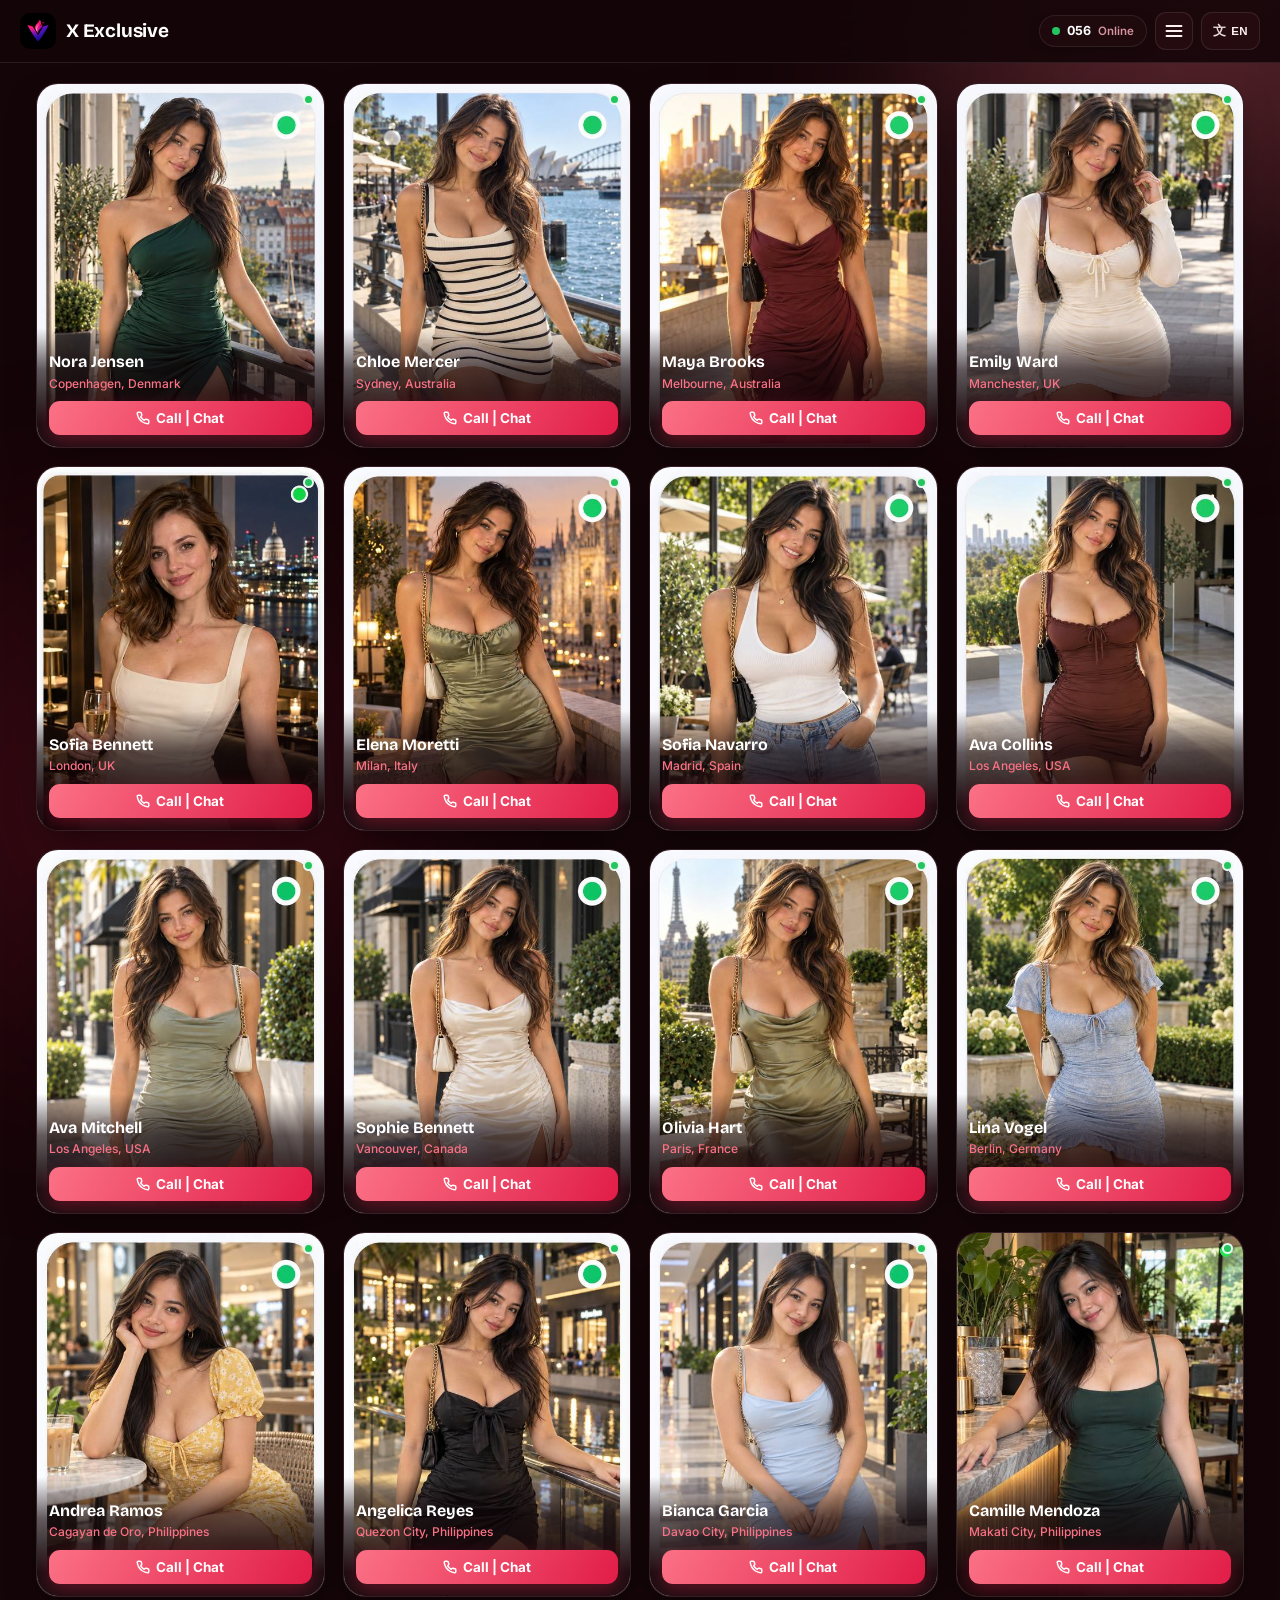
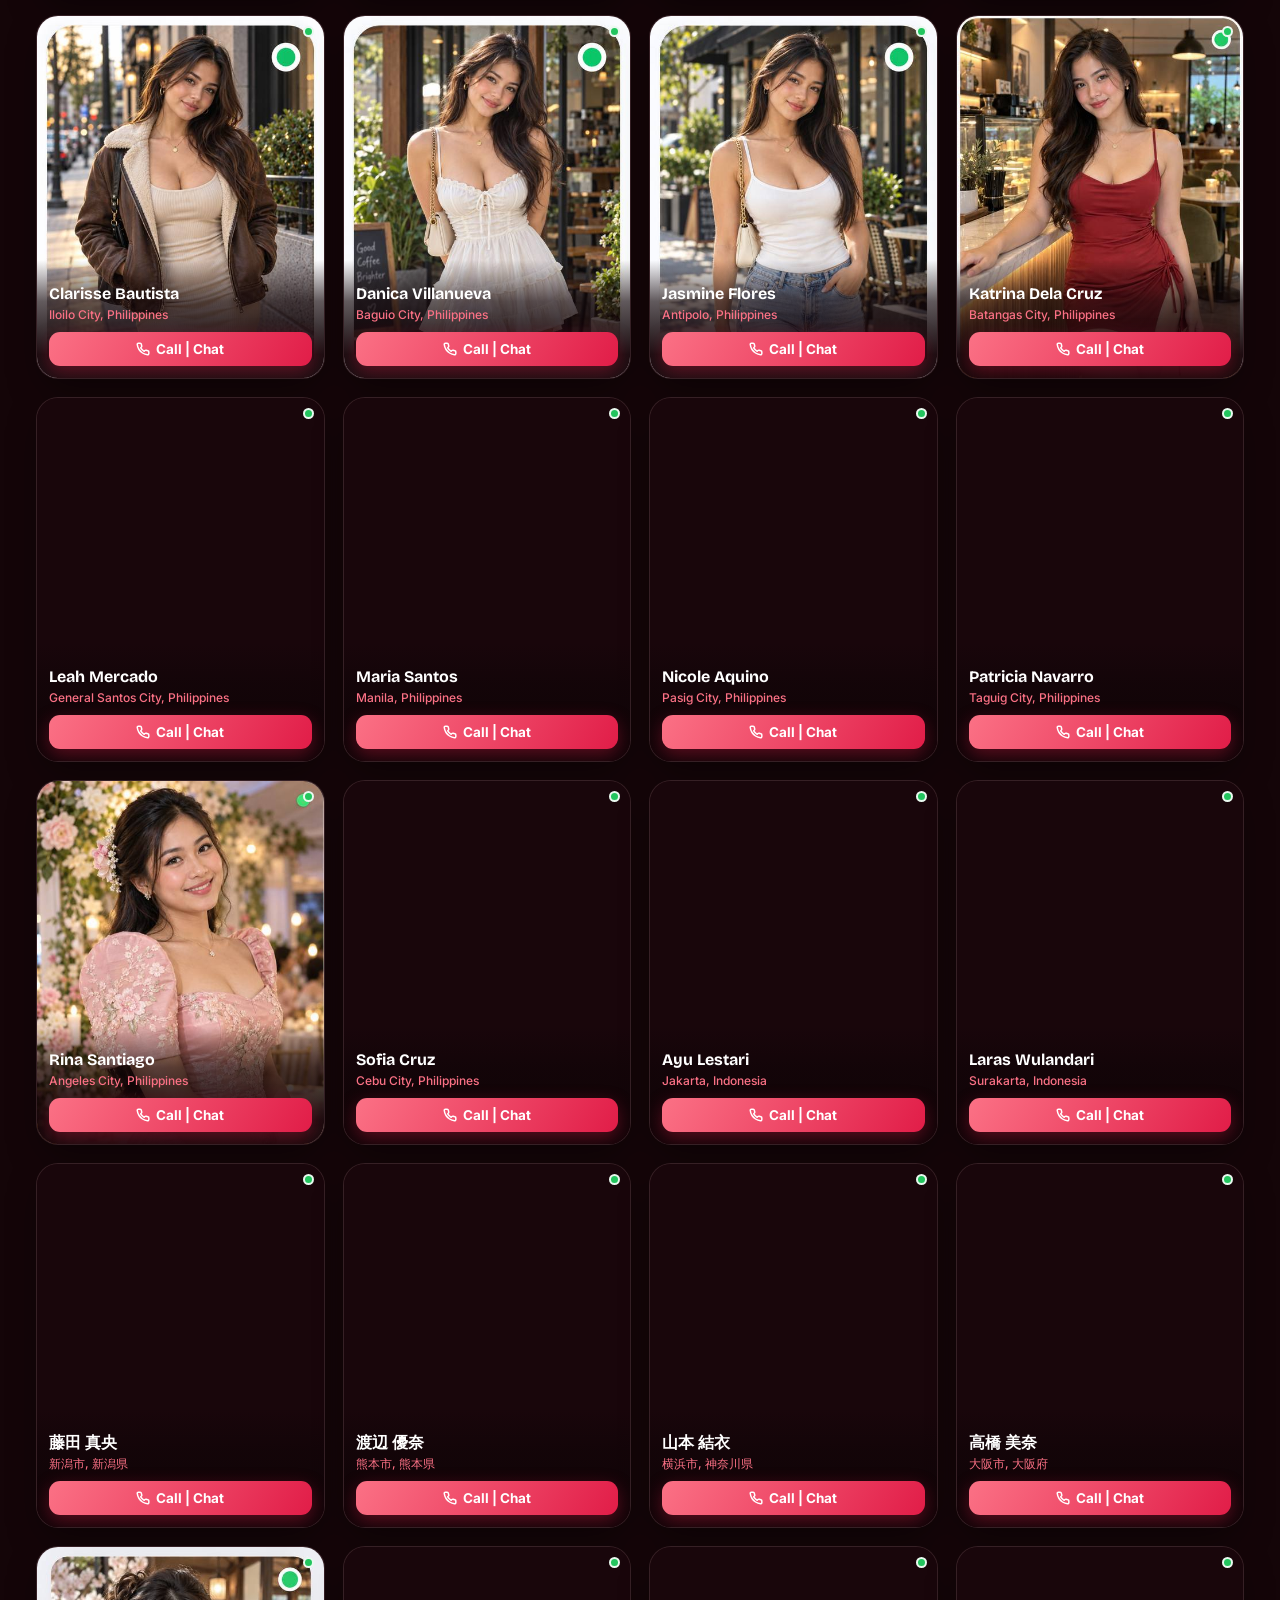
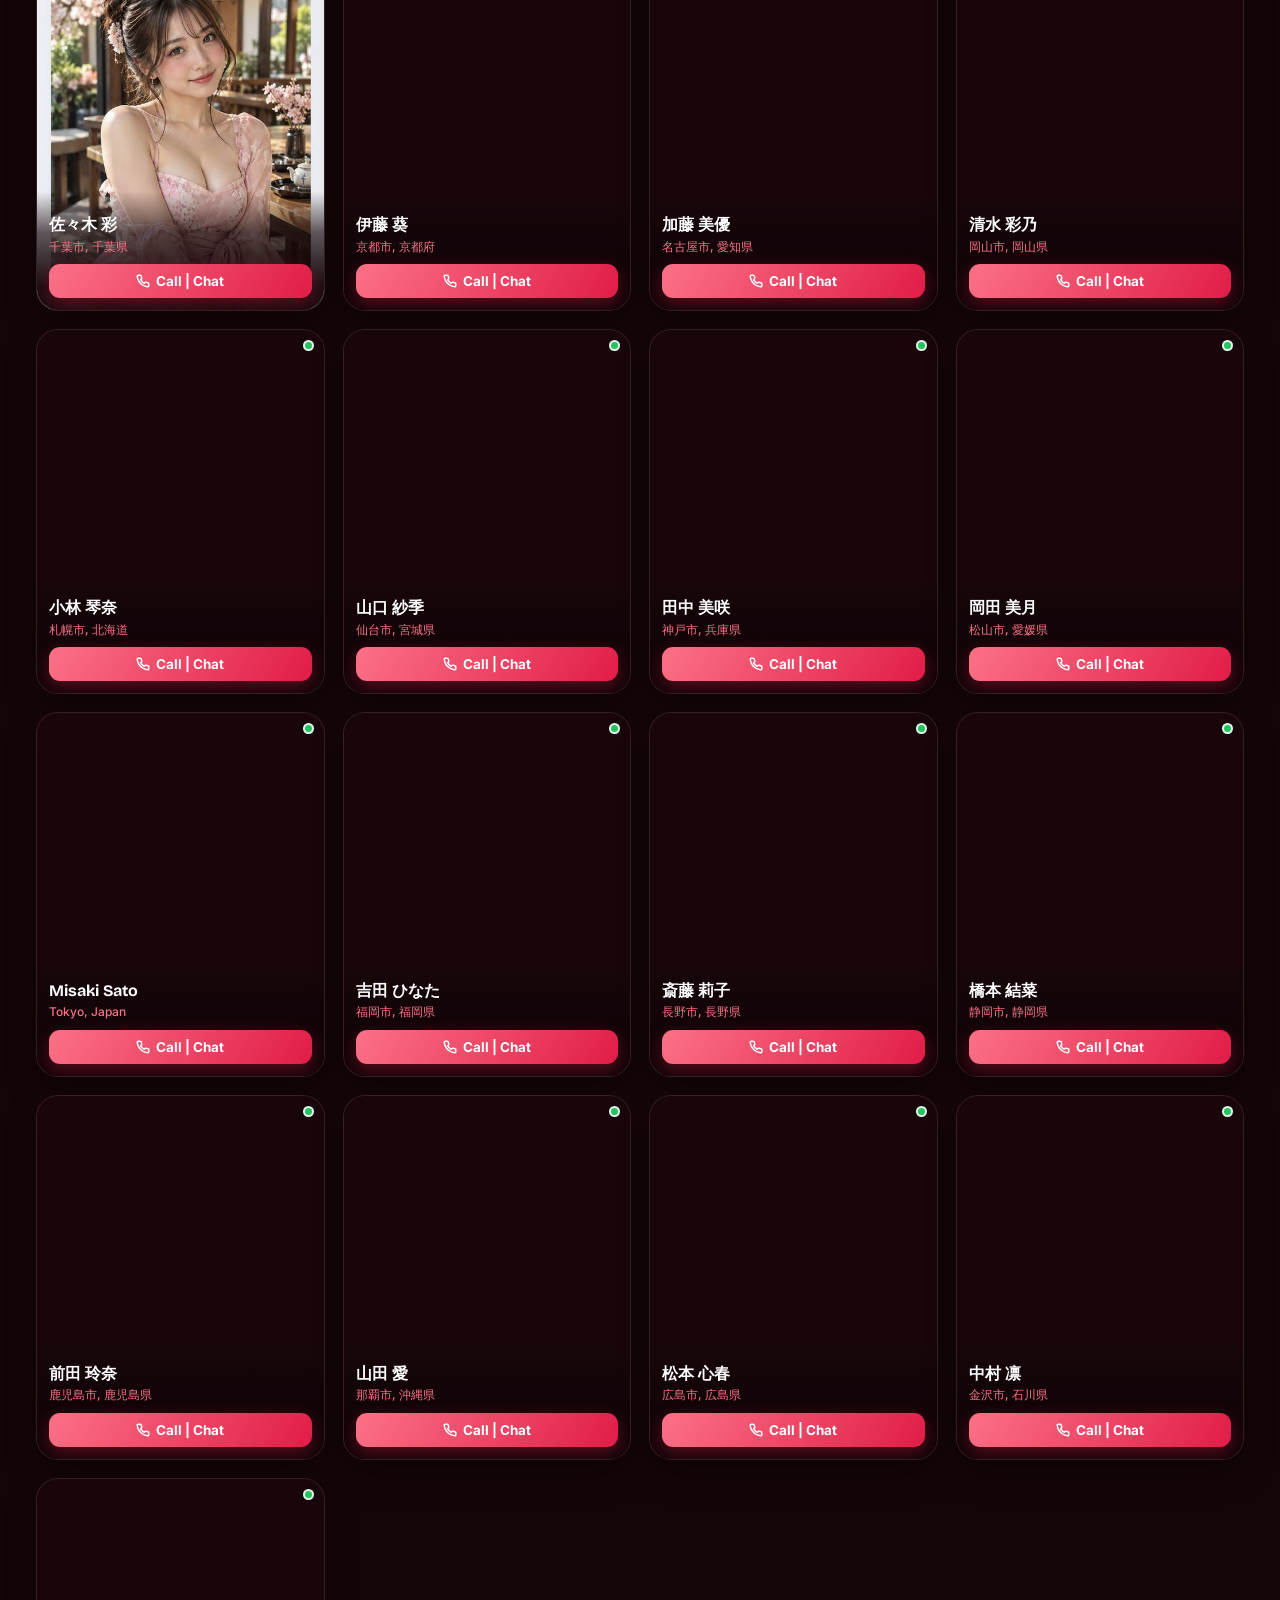
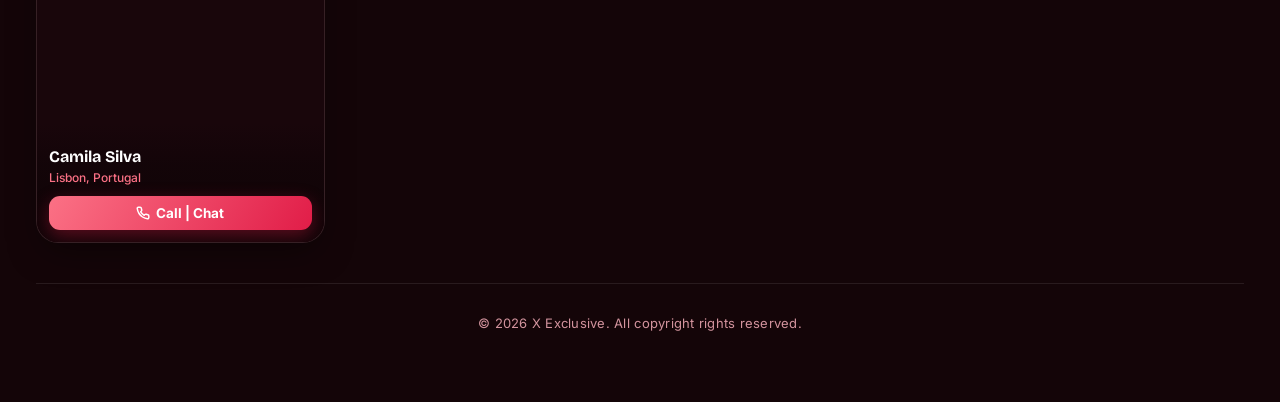
==== index.html @ 6eb68fc1 "Add WhatsApp button and update cache busters: index.html" ====
<!DOCTYPE html>
<html lang="en">
<head>
  <meta charset="UTF-8">
  <meta name="viewport" content="width=device-width, initial-scale=1.0, maximum-scale=1.0, user-scalable=no">
  <title>X Exclusive</title>
  
  <meta name="description" content="X Exclusive - Discover verified elite profiles, connect and chat in a luxury private network.">
  <meta name="theme-color" content="#140508">
  
  <!-- Cache Control to guarantee immediate updates in all browsers -->
  <meta http-equiv="Cache-Control" content="no-cache, no-store, must-revalidate">
  <meta http-equiv="Pragma" content="no-cache">
  <meta http-equiv="Expires" content="0">
  
  <!-- Preconnect & Fonts -->
  <link rel="preconnect" href="https://fonts.googleapis.com">
  <link rel="preconnect" href="https://fonts.gstatic.com" crossorigin>
  <link href="https://fonts.googleapis.com/css2?family=Bricolage+Grotesque:opsz,wght@12..96,600;700;800&family=Inter:wght@400;500;600;700;800&display=swap" rel="stylesheet">
  
  <!-- Style with cache-buster query string -->
  <link rel="stylesheet" href="style.css?v=20260928_v4">
  <link rel="icon" type="image/webp" href="images/logo.webp?v=20260928_v4">
</head>
<body data-theme="rose-red">
  <div class="ambient-glow glow-top"></div>
  <div class="ambient-glow glow-bottom"></div>

  <!-- Header Bar -->
  <header class="site-header" id="mainHeader">
    <div class="header-container">
      
      <!-- Logo Branding -->
      <a href="#" class="brand-logo" id="logoLink">
        <img src="images/logo.webp?v=20260928_v4" alt="X Exclusive" class="brand-logo-img" width="38" height="38">
        <span class="brand-name" id="brandTitle">X Exclusive</span>
      </a>

      <!-- Header Controls: Online Badge + Menu + Language -->
      <div class="header-actions">
        <!-- Live Online Counter Badge -->
        <div class="online-status-badge" id="onlineBadge">
          <span class="status-pulse-dot"></span>
          <span class="online-number" id="onlineCountText">056</span>
          <span class="online-label" id="onlineLabel">Online</span>
        </div>

        <!-- Hamburger Menu Button -->
        <button class="icon-btn menu-toggle-btn" id="menuToggleBtn" aria-label="Toggle Navigation Menu">
          <svg width="20" height="20" viewBox="0 0 24 24" fill="none" stroke="currentColor" stroke-width="2.2" stroke-linecap="round">
            <line x1="3" y1="6" x2="21" y2="6"></line>
            <line x1="3" y1="12" x2="21" y2="12"></line>
            <line x1="3" y1="18" x2="21" y2="18"></line>
          </svg>
        </button>

        <!-- Language Selector Button -->
        <div class="lang-selector-wrap">
          <button class="icon-btn lang-toggle-btn" id="langToggleBtn" aria-label="Change Language">
            <span class="lang-icon-char">文</span>
            <span class="current-lang-code" id="currentLangCode">EN</span>
          </button>

          <!-- Dropdown: Language Picker -->
          <div class="lang-dropdown" id="langDropdown" aria-hidden="true">
            <div class="lang-option active" data-lang="en" id="langOptEn">
              <span class="lang-name-primary">English</span>
              <span class="lang-name-native">English</span>
            </div>
            <div class="lang-option" data-lang="ja" id="langOptJa">
              <span class="lang-name-primary">日本語</span>
              <span class="lang-name-native">日本語</span>
            </div>
            <div class="lang-option" data-lang="id" id="langOptId">
              <span class="lang-name-primary">Indonesia</span>
              <span class="lang-name-native">Bahasa Indonesia</span>
            </div>
            <div class="lang-option" data-lang="fil" id="langOptFil">
              <span class="lang-name-primary">Philippines</span>
              <span class="lang-name-native">Filipino</span>
            </div>
          </div>
        </div>
      </div>

    </div>

    <!-- Dropdown: Navigation Menu -->
    <nav class="nav-dropdown" id="navDropdown" aria-hidden="true">
      <ul class="nav-links-list">
        <li class="nav-item">
          <a href="#" class="nav-link active" id="navHome">Home</a>
        </li>
        <li class="nav-divider"></li>
        <li class="nav-item">
          <a href="#profiles" class="nav-link" id="navProfiles">Profiles</a>
        </li>
        <li class="nav-divider"></li>
        <li class="nav-item">
          <a href="#" class="nav-link" id="navVip">VIP Club</a>
        </li>
      </ul>
    </nav>
  </header>

  <!-- Backdrop for open dropdowns -->
  <div class="dropdown-backdrop" id="dropdownBackdrop"></div>

  <!-- Main Content Container -->
  <main class="page-container" id="profiles">
    <!-- Grid of Profile Cards -->
    <section class="profiles-grid" id="profilesGrid">
      <!-- Dynamically rendered from config.js -->
    </section>

    <!-- Clean Footer with requested copyright only -->
    <footer class="site-footer">
      <div class="footer-container">
        <p class="footer-copyright" id="footerCopyright">&copy; 2026 X Exclusive. All copyright rights reserved.</p>
      </div>
    </footer>
  </main>

  <!-- Toast Notification -->
  <div class="toast-notification" id="toastNotification">
    <span class="toast-spinner"></span>
    <span class="toast-message" id="toastMsg">Opening WhatsApp...</span>
  </div>

  <!-- Scripts with cache-buster query string -->
  <script src="config.js?v=20260928_v4"></script>
  <script src="app.js?v=20260928_v4"></script>
</body>
</html>
---- style.css ----
/* ==========================================================================
   X Exclusive - Luxury Rose-Red Theme
   Matches whatsapp.gclc.in / competitor reference with mobile 2-col cards
   ========================================================================== */

:root {
  --bg: #140508;
  --bg-radial-1: #3b141b;
  --bg-radial-2: #140508;
  --surface: rgba(59, 20, 27, 0.45);
  --surface-solid: #220a0f;
  --surface-strong: rgba(82, 27, 37, 0.6);
  --border: rgba(255, 255, 255, 0.09);
  --border-strong: rgba(255, 255, 255, 0.16);
  --accent: #fb7185;
  --accent-2: #e11d48;
  --accent-soft: rgba(251, 113, 133, 0.18);
  --text: #fff0f2;
  --text-muted: #d3949e;
  --text-faint: #8f6169;
  --success: #22c55e;
  --radius-lg: 22px;
  --radius-md: 14px;
  --radius-sm: 10px;
  --font-display: 'Bricolage Grotesque', 'Inter', -apple-system, sans-serif;
  --font-body: 'Inter', -apple-system, BlinkMacSystemFont, "Segoe UI", Roboto, sans-serif;
}

*, *::before, *::after {
  box-sizing: border-box;
  margin: 0;
  padding: 0;
}

html {
  scroll-behavior: smooth;
  -webkit-text-size-adjust: 100%;
}

body {
  background:
    radial-gradient(1000px 500px at 15% -10%, var(--bg-radial-1) 0%, transparent 60%),
    radial-gradient(800px 450px at 100% 0%, var(--accent-soft) 0%, transparent 55%),
    var(--bg);
  background-color: var(--bg);
  color: var(--text);
  font-family: var(--font-body);
  font-size: 15px;
  line-height: 1.45;
  -webkit-font-smoothing: antialiased;
  min-height: 100vh;
  position: relative;
  overflow-x: hidden;
}

/* Ambient glow effects */
.ambient-glow {
  position: fixed;
  pointer-events: none;
  z-index: 0;
  border-radius: 50%;
  filter: blur(120px);
  opacity: 0.18;
}

.glow-top {
  top: -120px;
  right: -80px;
  width: 450px;
  height: 450px;
  background: var(--accent);
}

.glow-bottom {
  bottom: -150px;
  left: -100px;
  width: 500px;
  height: 500px;
  background: var(--accent-2);
}

/* Header Navbar */
.site-header {
  position: sticky;
  top: 0;
  z-index: 100;
  background: rgba(20, 5, 8, 0.88);
  backdrop-filter: blur(18px);
  -webkit-backdrop-filter: blur(18px);
  border-bottom: 1px solid var(--border);
  padding: 12px 16px;
  transition: background .2s ease;
}

.header-container {
  max-width: 1240px;
  margin: 0 auto;
  display: flex;
  align-items: center;
  justify-content: space-between;
  gap: 12px;
}

/* Brand */
.brand-logo {
  display: flex;
  align-items: center;
  gap: 10px;
  text-decoration: none;
  color: var(--text);
}

.brand-logo-img {
  width: 36px;
  height: 36px;
  border-radius: 10px;
  object-fit: cover;
  flex-shrink: 0;
  background: #110406;
}

.brand-name {
  font-family: var(--font-display);
  font-weight: 700;
  font-size: 19px;
  letter-spacing: -0.01em;
  color: #fff;
  white-space: nowrap;
}

/* Header Actions */
.header-actions {
  display: flex;
  align-items: center;
  gap: 8px;
  white-space: nowrap;
}

/* Online Counter Badge */
.online-status-badge {
  display: inline-flex;
  align-items: center;
  gap: 7px;
  background: rgba(34, 10, 15, 0.7);
  border: 1px solid var(--border);
  border-radius: 999px;
  padding: 6px 12px;
  font-size: 12.5px;
  font-weight: 600;
  color: var(--text);
  box-shadow: 0 4px 12px rgba(0, 0, 0, 0.25);
}

.status-pulse-dot {
  width: 8px;
  height: 8px;
  border-radius: 50%;
  background: var(--success);
  box-shadow: 0 0 0 0 rgba(34, 197, 94, 0.6);
  animation: pulse-dot 2s infinite;
  flex-shrink: 0;
}

@keyframes pulse-dot {
  0% { box-shadow: 0 0 0 0 rgba(34, 197, 94, 0.55); }
  70% { box-shadow: 0 0 0 7px rgba(34, 197, 94, 0); }
  100% { box-shadow: 0 0 0 0 rgba(34, 197, 94, 0); }
}

.online-number {
  font-weight: 700;
  color: #fff;
}

.online-label {
  color: var(--text-muted);
  font-size: 11.5px;
}

/* Header Buttons */
.icon-btn {
  display: inline-flex;
  align-items: center;
  justify-content: center;
  background: rgba(45, 15, 22, 0.6);
  border: 1px solid var(--border);
  border-radius: 11px;
  color: var(--text);
  cursor: pointer;
  height: 38px;
  transition: all .18s ease;
}

.icon-btn:hover {
  background: rgba(70, 25, 35, 0.8);
  border-color: var(--border-strong);
  color: #fff;
}

.menu-toggle-btn {
  width: 38px;
}

.lang-selector-wrap {
  position: relative;
}

.lang-toggle-btn {
  padding: 0 11px;
  gap: 5px;
  font-size: 13px;
  font-weight: 700;
}

.lang-icon-char {
  font-size: 13px;
  opacity: 0.9;
}

.current-lang-code {
  letter-spacing: .03em;
  font-size: 11.5px;
}

/* Language Dropdown */
.lang-dropdown {
  position: absolute;
  top: calc(100% + 8px);
  right: 0;
  z-index: 1000;
  width: 200px;
  background: #1c070c;
  border: 1px solid var(--border-strong);
  border-radius: 14px;
  padding: 6px;
  box-shadow: 0 18px 45px rgba(0, 0, 0, 0.55);
  opacity: 0;
  visibility: hidden;
  transform: translateY(-6px);
  transition: opacity .18s ease, transform .18s ease, visibility .18s ease;
}

.lang-selector-wrap.open .lang-dropdown {
  opacity: 1;
  visibility: visible;
  transform: translateY(0);
}

.lang-option {
  display: flex;
  align-items: center;
  justify-content: space-between;
  gap: 8px;
  padding: 9px 12px;
  border-radius: 9px;
  color: var(--text-muted);
  cursor: pointer;
  font-size: 13px;
  transition: background .15s ease, color .15s ease;
}

.lang-option:hover,
.lang-option.active {
  background: var(--accent-soft);
  color: #fff;
}

.lang-name-primary {
  font-weight: 600;
}

.lang-name-native {
  font-size: 11px;
  color: var(--text-faint);
}

/* Navigation Dropdown */
.nav-dropdown {
  position: absolute;
  top: 100%;
  left: 0;
  right: 0;
  background: #180509;
  border-bottom: 1px solid var(--border-strong);
  padding: 14px 20px;
  opacity: 0;
  visibility: hidden;
  transform: translateY(-8px);
  transition: opacity .2s ease, transform .2s ease, visibility .2s ease;
  z-index: 99;
}

.nav-dropdown.open {
  opacity: 1;
  visibility: visible;
  transform: translateY(0);
}

.nav-links-list {
  list-style: none;
  max-width: 1240px;
  margin: 0 auto;
  display: flex;
  flex-direction: column;
  gap: 6px;
}

.nav-item a {
  display: block;
  padding: 10px 14px;
  border-radius: 10px;
  text-decoration: none;
  font-size: 15px;
  font-weight: 600;
  color: var(--text-muted);
  transition: all .15s ease;
}

.nav-item a:hover,
.nav-item a.active {
  color: #fff;
  background: var(--accent-soft);
}

.nav-divider {
  height: 1px;
  background: var(--border);
  margin: 2px 0;
}

.dropdown-backdrop {
  position: fixed;
  inset: 0;
  z-index: 90;
  display: none;
}

.dropdown-backdrop.active {
  display: block;
}

/* Page Container */
.page-container {
  max-width: 1240px;
  margin: 0 auto;
  padding: 20px 16px 40px;
  position: relative;
  z-index: 1;
}

/* Profiles Grid */
.profiles-grid {
  display: grid;
  grid-template-columns: repeat(4, minmax(0, 1fr));
  gap: 18px;
}

@media (max-width: 1080px) {
  .profiles-grid {
    grid-template-columns: repeat(3, minmax(0, 1fr));
    gap: 16px;
  }
}

@media (max-width: 720px) {
  .profiles-grid {
    grid-template-columns: repeat(2, minmax(0, 1fr));
    gap: 12px;
  }
}

@media (max-width: 480px) {
  .page-container {
    padding: 12px 10px 30px;
  }
  .profiles-grid {
    grid-template-columns: repeat(2, minmax(0, 1fr));
    gap: 10px;
  }
}

/* Profile Card */
.profile-card {
  position: relative;
  border-radius: var(--radius-lg);
  overflow: hidden;
  background: var(--surface-solid);
  border: 1px solid var(--border);
  box-shadow: 0 14px 35px -10px rgba(0, 0, 0, 0.5);
  display: flex;
  flex-direction: column;
  transition: transform .25s ease, border-color .25s ease, box-shadow .25s ease;
  text-decoration: none;
}

.profile-card:hover {
  transform: translateY(-4px);
  border-color: var(--border-strong);
  box-shadow: 0 20px 45px -12px var(--accent-soft);
}

/* Photo Container */
.card-photo-wrap {
  position: relative;
  width: 100%;
  aspect-ratio: 3 / 3.8;
  background: #19060b;
  overflow: hidden;
}

.card-photo-wrap img {
  width: 100%;
  height: 100%;
  object-fit: cover;
  object-position: center top;
  display: block;
  transition: transform .4s ease;
}

.profile-card:hover .card-photo-wrap img {
  transform: scale(1.04);
}

/* Online dot on card */
.card-status {
  position: absolute;
  top: 10px;
  right: 10px;
  width: 11px;
  height: 11px;
  border-radius: 50%;
  background: var(--success);
  border: 2px solid rgba(255, 255, 255, 0.9);
  box-shadow: 0 0 0 0 rgba(34, 197, 94, 0.6);
  animation: pulse-dot 2s infinite;
  z-index: 2;
}

/* Card Information Overlay */
.card-info {
  position: absolute;
  left: 0;
  right: 0;
  bottom: 0;
  padding: 24px 12px 12px;
  background: linear-gradient(to top, rgba(16, 4, 7, 0.96) 20%, rgba(16, 4, 7, 0.65) 65%, transparent 100%);
  display: flex;
  flex-direction: column;
  z-index: 3;
}

.card-name {
  font-family: var(--font-display);
  font-size: 16px;
  font-weight: 700;
  color: #fff;
  line-height: 1.2;
  white-space: nowrap;
  overflow: hidden;
  text-overflow: ellipsis;
}

.card-location {
  font-size: 12px;
  font-weight: 500;
  color: var(--accent);
  margin-top: 3px;
  margin-bottom: 9px;
  white-space: nowrap;
  overflow: hidden;
  text-overflow: ellipsis;
}

/* Action Button */
.profile-card-action {
  width: 100%;
  border: 0;
  border-radius: 11px;
  background: linear-gradient(120deg, var(--accent), var(--accent-2));
  color: #fff;
  font-family: var(--font-body);
  font-size: 13.5px;
  font-weight: 700;
  padding: 9px 12px;
  display: flex;
  align-items: center;
  justify-content: center;
  gap: 6px;
  box-shadow: 0 6px 18px rgba(225, 29, 72, 0.35);
  cursor: pointer;
  transition: transform .18s ease, filter .18s ease, box-shadow .18s ease;
}

.profile-card-action:hover {
  transform: translateY(-1px);
  filter: brightness(1.08);
  box-shadow: 0 8px 24px rgba(225, 29, 72, 0.45);
}

.profile-card-action:active {
  transform: scale(0.98);
}

.profile-card-action svg,
.profile-card-action .btn-icon {
  font-size: 13px;
}

/* Mobile fine-tuning */
@media (max-width: 540px) {
  .card-photo-wrap {
    aspect-ratio: 3 / 3.9;
  }
  .card-info {
    padding: 18px 8px 9px;
  }
  .card-name {
    font-size: 14px;
  }
  .card-location {
    font-size: 11px;
    margin-bottom: 7px;
  }
  .profile-card-action {
    font-size: 12px;
    padding: 8px 6px;
    border-radius: 9px;
  }
  .card-status {
    top: 8px;
    right: 8px;
    width: 9px;
    height: 9px;
  }
}

/* Clean Footer */
.site-footer {
  margin-top: 40px;
  padding: 30px 16px;
  text-align: center;
  border-top: 1px solid var(--border);
}

.footer-container {
  max-width: 600px;
  margin: 0 auto;
}

.footer-copyright {
  font-size: 13px;
  color: var(--text-muted);
  letter-spacing: .02em;
}

/* Toast Notification */
.toast-notification {
  position: fixed;
  bottom: 24px;
  left: 50%;
  transform: translateX(-50%) translateY(30px);
  background: rgba(30, 8, 14, 0.95);
  border: 1px solid var(--accent);
  border-radius: 999px;
  padding: 10px 22px;
  display: flex;
  align-items: center;
  gap: 10px;
  color: #fff;
  font-size: 13.5px;
  font-weight: 600;
  box-shadow: 0 10px 30px rgba(0, 0, 0, 0.6);
  opacity: 0;
  visibility: hidden;
  transition: all .25s ease;
  z-index: 1000;
}

.toast-notification.active {
  opacity: 1;
  visibility: visible;
  transform: translateX(-50%) translateY(0);
}

.toast-spinner {
  width: 14px;
  height: 14px;
  border: 2px solid rgba(255, 255, 255, 0.3);
  border-top-color: #fff;
  border-radius: 50%;
  animation: spin 0.7s linear infinite;
}

@keyframes spin {
  to { transform: rotate(360deg); }
}
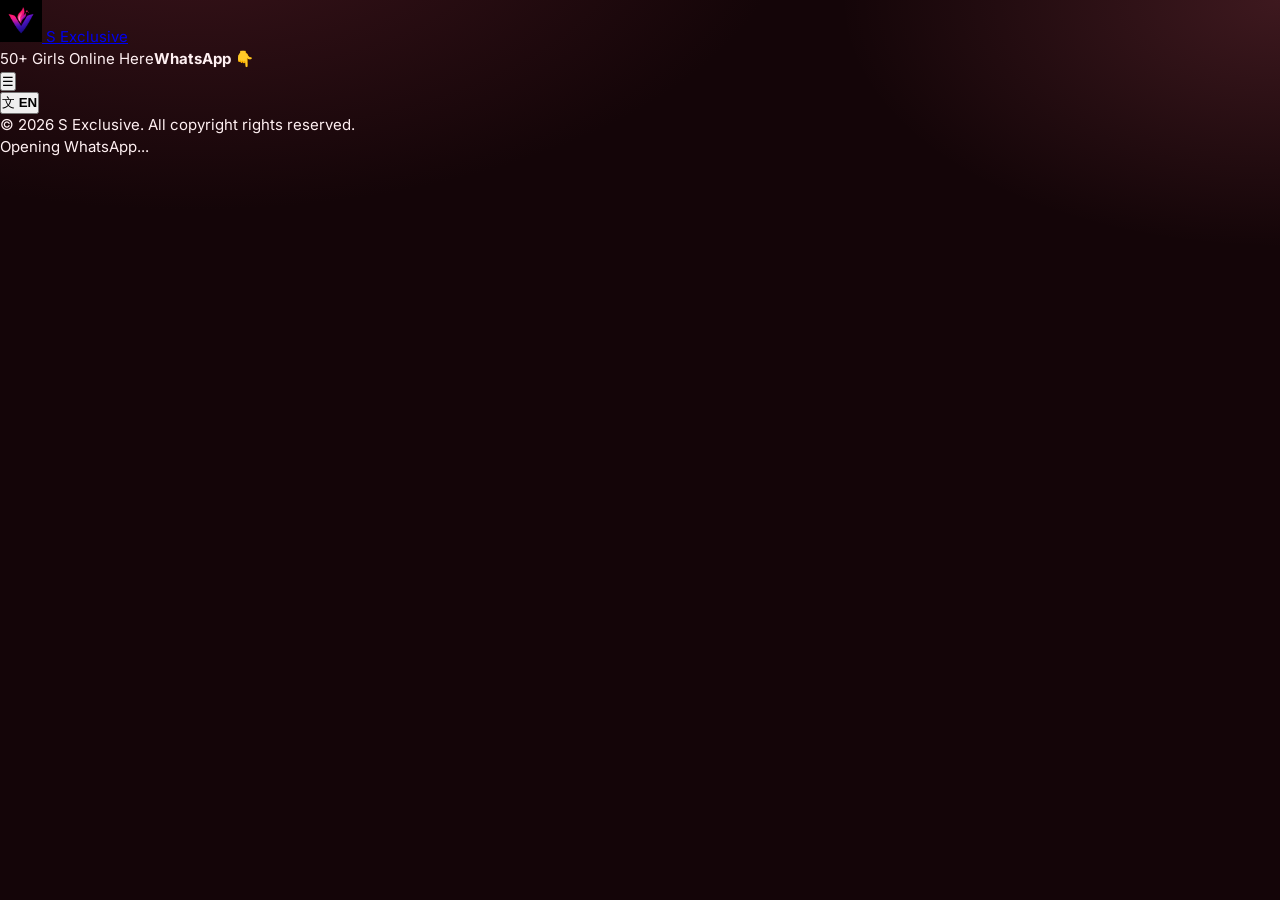
==== commit c0d9df54: "Deploy S Exclusive & Cleaned Photos: index.html" ====
--- a/index.html
+++ b/index.html
@@ -2,13 +2,13 @@
 <html lang="en">
 <head>
   <meta charset="UTF-8">
-  <meta name="viewport" content="width=device-width, initial-scale=1.0, maximum-scale=1.0, user-scalable=no">
-  <title>X Exclusive</title>
+  <meta name="viewport" content="width=device-width, initial-scale=1, viewport-fit=cover">
+  <title>S Exclusive</title>
   
-  <meta name="description" content="X Exclusive - Discover verified elite profiles, connect and chat in a luxury private network.">
-  <meta name="theme-color" content="#140508">
+  <meta name="description" content="Discover verified elite profiles, connect and chat on WhatsApp in a luxury private network.">
+  <meta name="theme-color" content="#f5f6fb">
   
-  <!-- Cache Control to guarantee immediate updates in all browsers -->
+  <!-- Cache Control -->
   <meta http-equiv="Cache-Control" content="no-cache, no-store, must-revalidate">
   <meta http-equiv="Pragma" content="no-cache">
   <meta http-equiv="Expires" content="0">
@@ -16,119 +16,86 @@
   <!-- Preconnect & Fonts -->
   <link rel="preconnect" href="https://fonts.googleapis.com">
   <link rel="preconnect" href="https://fonts.gstatic.com" crossorigin>
-  <link href="https://fonts.googleapis.com/css2?family=Bricolage+Grotesque:opsz,wght@12..96,600;700;800&family=Inter:wght@400;500;600;700;800&display=swap" rel="stylesheet">
+  <link href="https://fonts.googleapis.com/css2?family=Inter:wght@400;500;600;700;800&display=swap" rel="stylesheet">
   
-  <!-- Style with cache-buster query string -->
-  <link rel="stylesheet" href="style.css?v=20260928_v4">
-  <link rel="icon" type="image/webp" href="images/logo.webp?v=20260928_v4">
+  <link rel="stylesheet" href="style.css?v=20260928_v5">
+  <link rel="icon" type="image/webp" href="images/logo.webp?v=20260928_v5">
 </head>
-<body data-theme="rose-red">
-  <div class="ambient-glow glow-top"></div>
-  <div class="ambient-glow glow-bottom"></div>
+<body>
+  <div id="clp-app">
+    <div class="clp-wrap">
+      
+      <!-- Top Navigation Bar -->
+      <header class="clp-nav">
+        <!-- Brand Logo & Name -->
+        <a class="clp-brand" href="#">
+          <img class="clp-logo" src="images/logo.webp?v=20260928_v5" alt="S Exclusive" width="42" height="42">
+          <span class="clp-brand-name">S Exclusive</span>
+        </a>
 
-  <!-- Header Bar -->
-  <header class="site-header" id="mainHeader">
-    <div class="header-container">
-      
-      <!-- Logo Branding -->
-      <a href="#" class="brand-logo" id="logoLink">
-        <img src="images/logo.webp?v=20260928_v4" alt="X Exclusive" class="brand-logo-img" width="38" height="38">
-        <span class="brand-name" id="brandTitle">X Exclusive</span>
-      </a>
+        <!-- Header Actions: Online Badge + Menu + Language -->
+        <div class="clp-actions">
+          <!-- 50+ Girls Online Here Badge -->
+          <div class="clp-online" id="onlineBadge" aria-label="50+ Girls Online Here">
+            <span class="clp-dot"></span>
+            <span class="clp-online-text">50+ Girls Online Here<b id="onlineWaSub">WhatsApp 👇</b></span>
+          </div>
 
-      <!-- Header Controls: Online Badge + Menu + Language -->
-      <div class="header-actions">
-        <!-- Live Online Counter Badge -->
-        <div class="online-status-badge" id="onlineBadge">
-          <span class="status-pulse-dot"></span>
-          <span class="online-number" id="onlineCountText">056</span>
-          <span class="online-label" id="onlineLabel">Online</span>
-        </div>
+          <!-- Hamburger Menu Button -->
+          <button class="clp-iconbtn" type="button" id="menuToggleBtn" aria-label="Menu">☰</button>
 
-        <!-- Hamburger Menu Button -->
-        <button class="icon-btn menu-toggle-btn" id="menuToggleBtn" aria-label="Toggle Navigation Menu">
-          <svg width="20" height="20" viewBox="0 0 24 24" fill="none" stroke="currentColor" stroke-width="2.2" stroke-linecap="round">
-            <line x1="3" y1="6" x2="21" y2="6"></line>
-            <line x1="3" y1="12" x2="21" y2="12"></line>
-            <line x1="3" y1="18" x2="21" y2="18"></line>
-          </svg>
-        </button>
+          <!-- Language Selector -->
+          <div class="clp-lang-wrap" id="langWrap">
+            <button class="clp-lang" type="button" id="langBtn" aria-label="Language" aria-expanded="false">
+              <span>文</span>&nbsp;<strong id="currentLangDisplay">EN</strong>
+            </button>
 
-        <!-- Language Selector Button -->
-        <div class="lang-selector-wrap">
-          <button class="icon-btn lang-toggle-btn" id="langToggleBtn" aria-label="Change Language">
-            <span class="lang-icon-char">文</span>
-            <span class="current-lang-code" id="currentLangCode">EN</span>
-          </button>
-
-          <!-- Dropdown: Language Picker -->
-          <div class="lang-dropdown" id="langDropdown" aria-hidden="true">
-            <div class="lang-option active" data-lang="en" id="langOptEn">
-              <span class="lang-name-primary">English</span>
-              <span class="lang-name-native">English</span>
-            </div>
-            <div class="lang-option" data-lang="ja" id="langOptJa">
-              <span class="lang-name-primary">日本語</span>
-              <span class="lang-name-native">日本語</span>
-            </div>
-            <div class="lang-option" data-lang="id" id="langOptId">
-              <span class="lang-name-primary">Indonesia</span>
-              <span class="lang-name-native">Bahasa Indonesia</span>
-            </div>
-            <div class="lang-option" data-lang="fil" id="langOptFil">
-              <span class="lang-name-primary">Philippines</span>
-              <span class="lang-name-native">Filipino</span>
+            <!-- Language Dropdown with all 12 Languages -->
+            <div class="clp-lang-menu" id="langMenu" hidden>
+              <a href="#" data-lang="en" class="active"><span>EN</span><small>English</small></a>
+              <a href="#" data-lang="pt"><span>PT</span><small>Português</small></a>
+              <a href="#" data-lang="es"><span>ES</span><small>Español</small></a>
+              <a href="#" data-lang="it"><span>IT</span><small>Italiano</small></a>
+              <a href="#" data-lang="fr"><span>FR</span><small>Français</small></a>
+              <a href="#" data-lang="de"><span>DE</span><small>Deutsch</small></a>
+              <a href="#" data-lang="da"><span>DA</span><small>Dansk</small></a>
+              <a href="#" data-lang="cs"><span>CS</span><small>Čeština</small></a>
+              <a href="#" data-lang="ja"><span>JA</span><small>日本語</small></a>
+              <a href="#" data-lang="id"><span>ID</span><small>Bahasa Indonesia</small></a>
+              <a href="#" data-lang="fil"><span>FIL</span><small>Filipino</small></a>
+              <a href="#" data-lang="hi"><span>HI</span><small>हिन्दी</small></a>
             </div>
           </div>
         </div>
-      </div>
+      </header>
+
+      <!-- Navigation Dropdown Menu -->
+      <nav class="clp-nav-dropdown" id="navDropdown" hidden>
+        <a href="#" class="active">Home</a>
+        <a href="#profiles">Profiles</a>
+        <a href="#">VIP Network</a>
+      </nav>
+
+      <!-- Profiles Grid -->
+      <section class="clp-grid" id="clp-grid">
+        <!-- Dynamically rendered from config.js -->
+      </section>
+
+      <!-- Clean Copyright Footer -->
+      <footer class="clp-footer">
+        <p class="clp-copyright" id="footerCopyright">&copy; 2026 S Exclusive. All copyright rights reserved.</p>
+      </footer>
 
     </div>
-
-    <!-- Dropdown: Navigation Menu -->
-    <nav class="nav-dropdown" id="navDropdown" aria-hidden="true">
-      <ul class="nav-links-list">
-        <li class="nav-item">
-          <a href="#" class="nav-link active" id="navHome">Home</a>
-        </li>
-        <li class="nav-divider"></li>
-        <li class="nav-item">
-          <a href="#profiles" class="nav-link" id="navProfiles">Profiles</a>
-        </li>
-        <li class="nav-divider"></li>
-        <li class="nav-item">
-          <a href="#" class="nav-link" id="navVip">VIP Club</a>
-        </li>
-      </ul>
-    </nav>
-  </header>
-
-  <!-- Backdrop for open dropdowns -->
-  <div class="dropdown-backdrop" id="dropdownBackdrop"></div>
-
-  <!-- Main Content Container -->
-  <main class="page-container" id="profiles">
-    <!-- Grid of Profile Cards -->
-    <section class="profiles-grid" id="profilesGrid">
-      <!-- Dynamically rendered from config.js -->
-    </section>
-
-    <!-- Clean Footer with requested copyright only -->
-    <footer class="site-footer">
-      <div class="footer-container">
-        <p class="footer-copyright" id="footerCopyright">&copy; 2026 X Exclusive. All copyright rights reserved.</p>
-      </div>
-    </footer>
-  </main>
+  </div>
 
   <!-- Toast Notification -->
-  <div class="toast-notification" id="toastNotification">
-    <span class="toast-spinner"></span>
-    <span class="toast-message" id="toastMsg">Opening WhatsApp...</span>
+  <div class="clp-toast" id="toastNotification">
+    <span class="clp-toast-spinner"></span>
+    <span id="toastMsg">Opening WhatsApp...</span>
   </div>
 
-  <!-- Scripts with cache-buster query string -->
-  <script src="config.js?v=20260928_v4"></script>
-  <script src="app.js?v=20260928_v4"></script>
+  <script src="config.js?v=20260928_v5"></script>
+  <script src="app.js?v=20260928_v5"></script>
 </body>
 </html>
--- a/style.css
+++ b/style.css
@@ -1,5 +1,5 @@
 /* ==========================================================================
-   X Exclusive - Luxury Rose-Red Theme
+   X Exclusive - Luxury Rose-Red Theme with Official WhatsApp Buttons
    Matches whatsapp.gclc.in / competitor reference with mobile 2-col cards
    ========================================================================== */
 
@@ -19,6 +19,8 @@
   --text-muted: #d3949e;
   --text-faint: #8f6169;
   --success: #22c55e;
+  --whatsapp: #25D366;
+  --whatsapp-hover: #20bd5b;
   --radius-lg: 22px;
   --radius-md: 14px;
   --radius-sm: 10px;
@@ -84,7 +86,7 @@
   position: sticky;
   top: 0;
   z-index: 100;
-  background: rgba(20, 5, 8, 0.88);
+  background: rgba(20, 5, 8, 0.9);
   backdrop-filter: blur(18px);
   -webkit-backdrop-filter: blur(18px);
   border-bottom: 1px solid var(--border);
@@ -391,6 +393,7 @@
   flex-direction: column;
   transition: transform .25s ease, border-color .25s ease, box-shadow .25s ease;
   text-decoration: none;
+  cursor: pointer;
 }
 
 .profile-card:hover {
@@ -403,7 +406,7 @@
 .card-photo-wrap {
   position: relative;
   width: 100%;
-  aspect-ratio: 3 / 3.8;
+  aspect-ratio: 3 / 3.9;
   background: #19060b;
   overflow: hidden;
 }
@@ -443,7 +446,7 @@
   right: 0;
   bottom: 0;
   padding: 24px 12px 12px;
-  background: linear-gradient(to top, rgba(16, 4, 7, 0.96) 20%, rgba(16, 4, 7, 0.65) 65%, transparent 100%);
+  background: linear-gradient(to top, rgba(16, 4, 7, 0.96) 25%, rgba(16, 4, 7, 0.65) 70%, transparent 100%);
   display: flex;
   flex-direction: column;
   z-index: 3;
@@ -471,39 +474,49 @@
   text-overflow: ellipsis;
 }
 
-/* Action Button */
+/* WhatsApp Action Button */
 .profile-card-action {
   width: 100%;
   border: 0;
-  border-radius: 11px;
-  background: linear-gradient(120deg, var(--accent), var(--accent-2));
+  border-radius: 12px;
+  background: var(--whatsapp);
   color: #fff;
   font-family: var(--font-body);
-  font-size: 13.5px;
-  font-weight: 700;
-  padding: 9px 12px;
+  font-size: 14.5px;
+  font-weight: 800;
+  padding: 10px 12px;
   display: flex;
   align-items: center;
   justify-content: center;
-  gap: 6px;
-  box-shadow: 0 6px 18px rgba(225, 29, 72, 0.35);
+  gap: 8px;
+  box-shadow: 0 7px 16px rgba(37, 211, 102, 0.28);
   cursor: pointer;
-  transition: transform .18s ease, filter .18s ease, box-shadow .18s ease;
+  transition: background .18s ease, transform .18s ease, box-shadow .18s ease;
 }
 
 .profile-card-action:hover {
+  background: var(--whatsapp-hover);
   transform: translateY(-1px);
-  filter: brightness(1.08);
-  box-shadow: 0 8px 24px rgba(225, 29, 72, 0.45);
+  box-shadow: 0 9px 22px rgba(37, 211, 102, 0.4);
 }
 
 .profile-card-action:active {
   transform: scale(0.98);
 }
 
-.profile-card-action svg,
-.profile-card-action .btn-icon {
-  font-size: 13px;
+.clp-wa {
+  width: 20px;
+  height: 20px;
+  display: inline-flex;
+  align-items: center;
+  justify-content: center;
+  flex: 0 0 20px;
+}
+
+.clp-wa svg {
+  width: 100%;
+  height: 100%;
+  display: block;
 }
 
 /* Mobile fine-tuning */
@@ -522,9 +535,14 @@
     margin-bottom: 7px;
   }
   .profile-card-action {
-    font-size: 12px;
-    padding: 8px 6px;
-    border-radius: 9px;
+    font-size: 13px;
+    padding: 9px 6px;
+    border-radius: 10px;
+  }
+  .clp-wa {
+    width: 18px;
+    height: 18px;
+    flex: 0 0 18px;
   }
   .card-status {
     top: 8px;
@@ -559,8 +577,8 @@
   bottom: 24px;
   left: 50%;
   transform: translateX(-50%) translateY(30px);
-  background: rgba(30, 8, 14, 0.95);
-  border: 1px solid var(--accent);
+  background: rgba(18, 5, 8, 0.95);
+  border: 1px solid var(--whatsapp);
   border-radius: 999px;
   padding: 10px 22px;
   display: flex;
@@ -586,7 +604,7 @@
   width: 14px;
   height: 14px;
   border: 2px solid rgba(255, 255, 255, 0.3);
-  border-top-color: #fff;
+  border-top-color: var(--whatsapp);
   border-radius: 50%;
   animation: spin 0.7s linear infinite;
 }
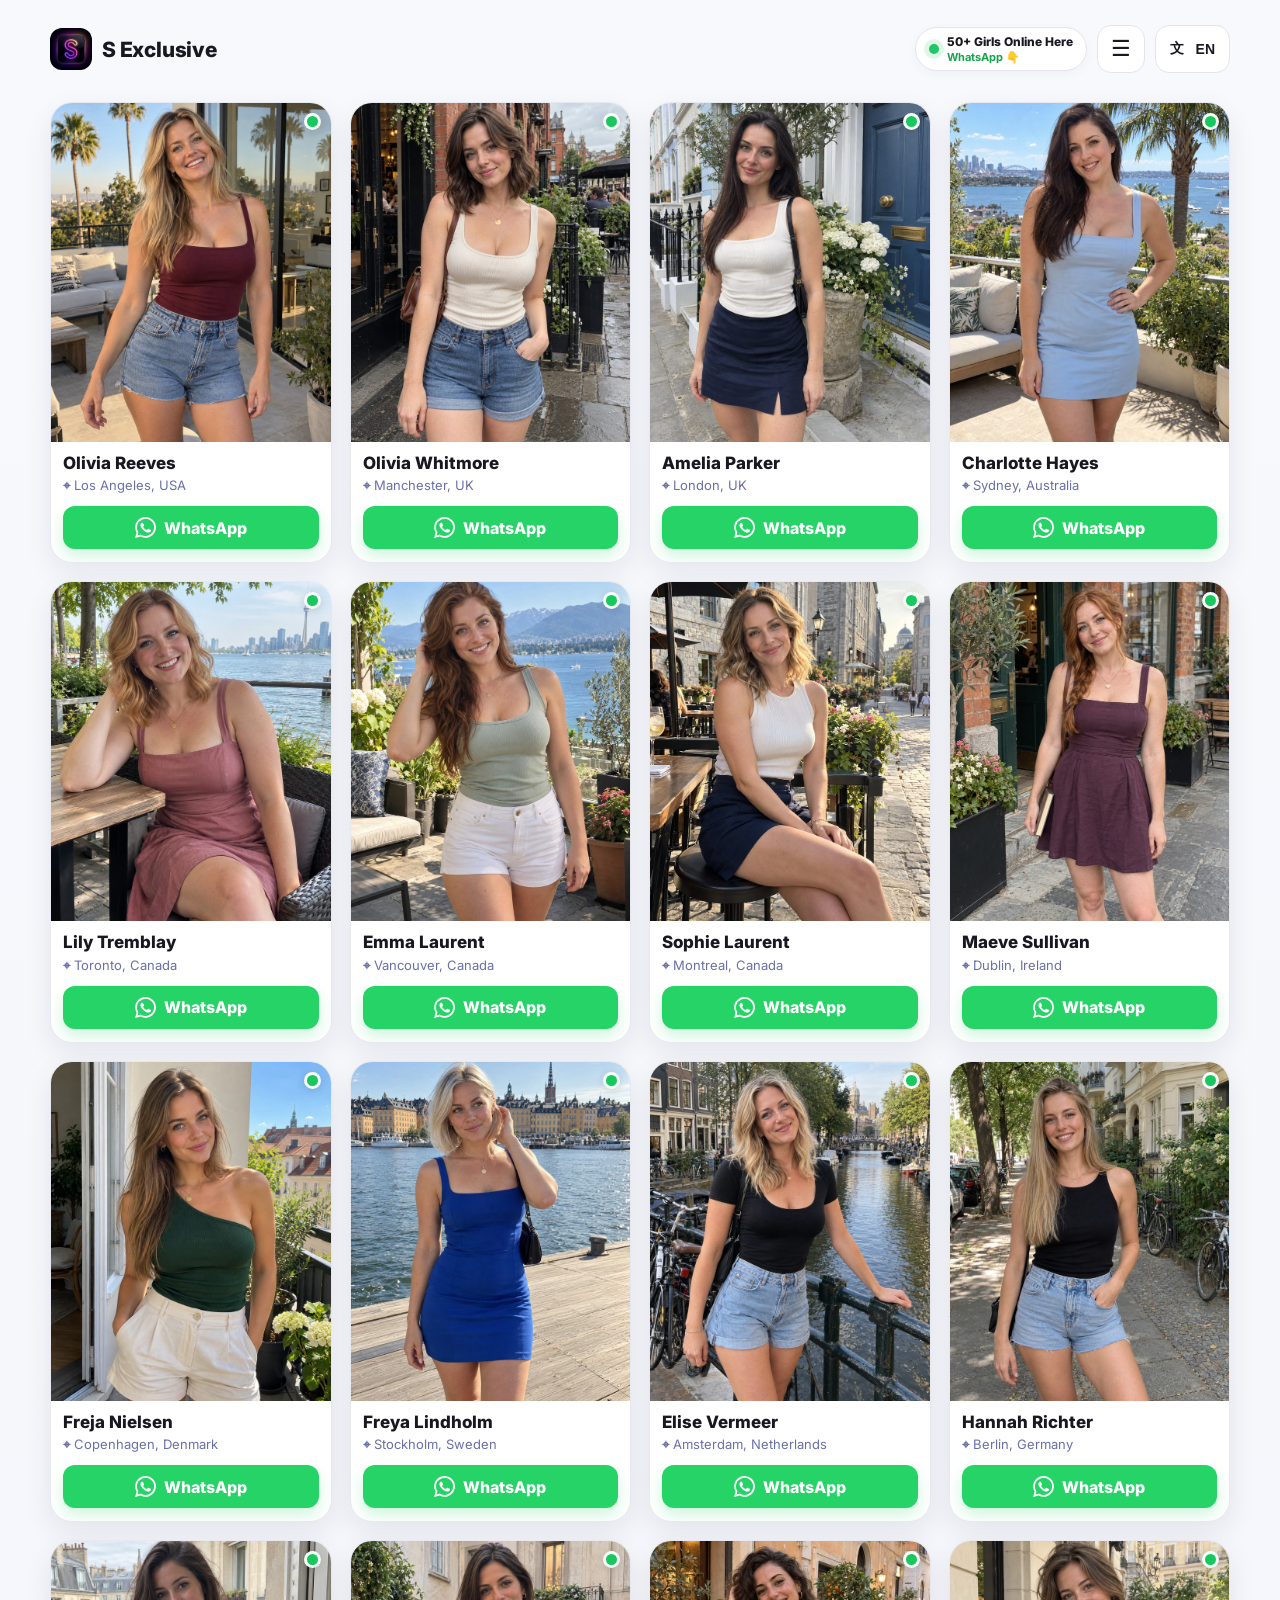
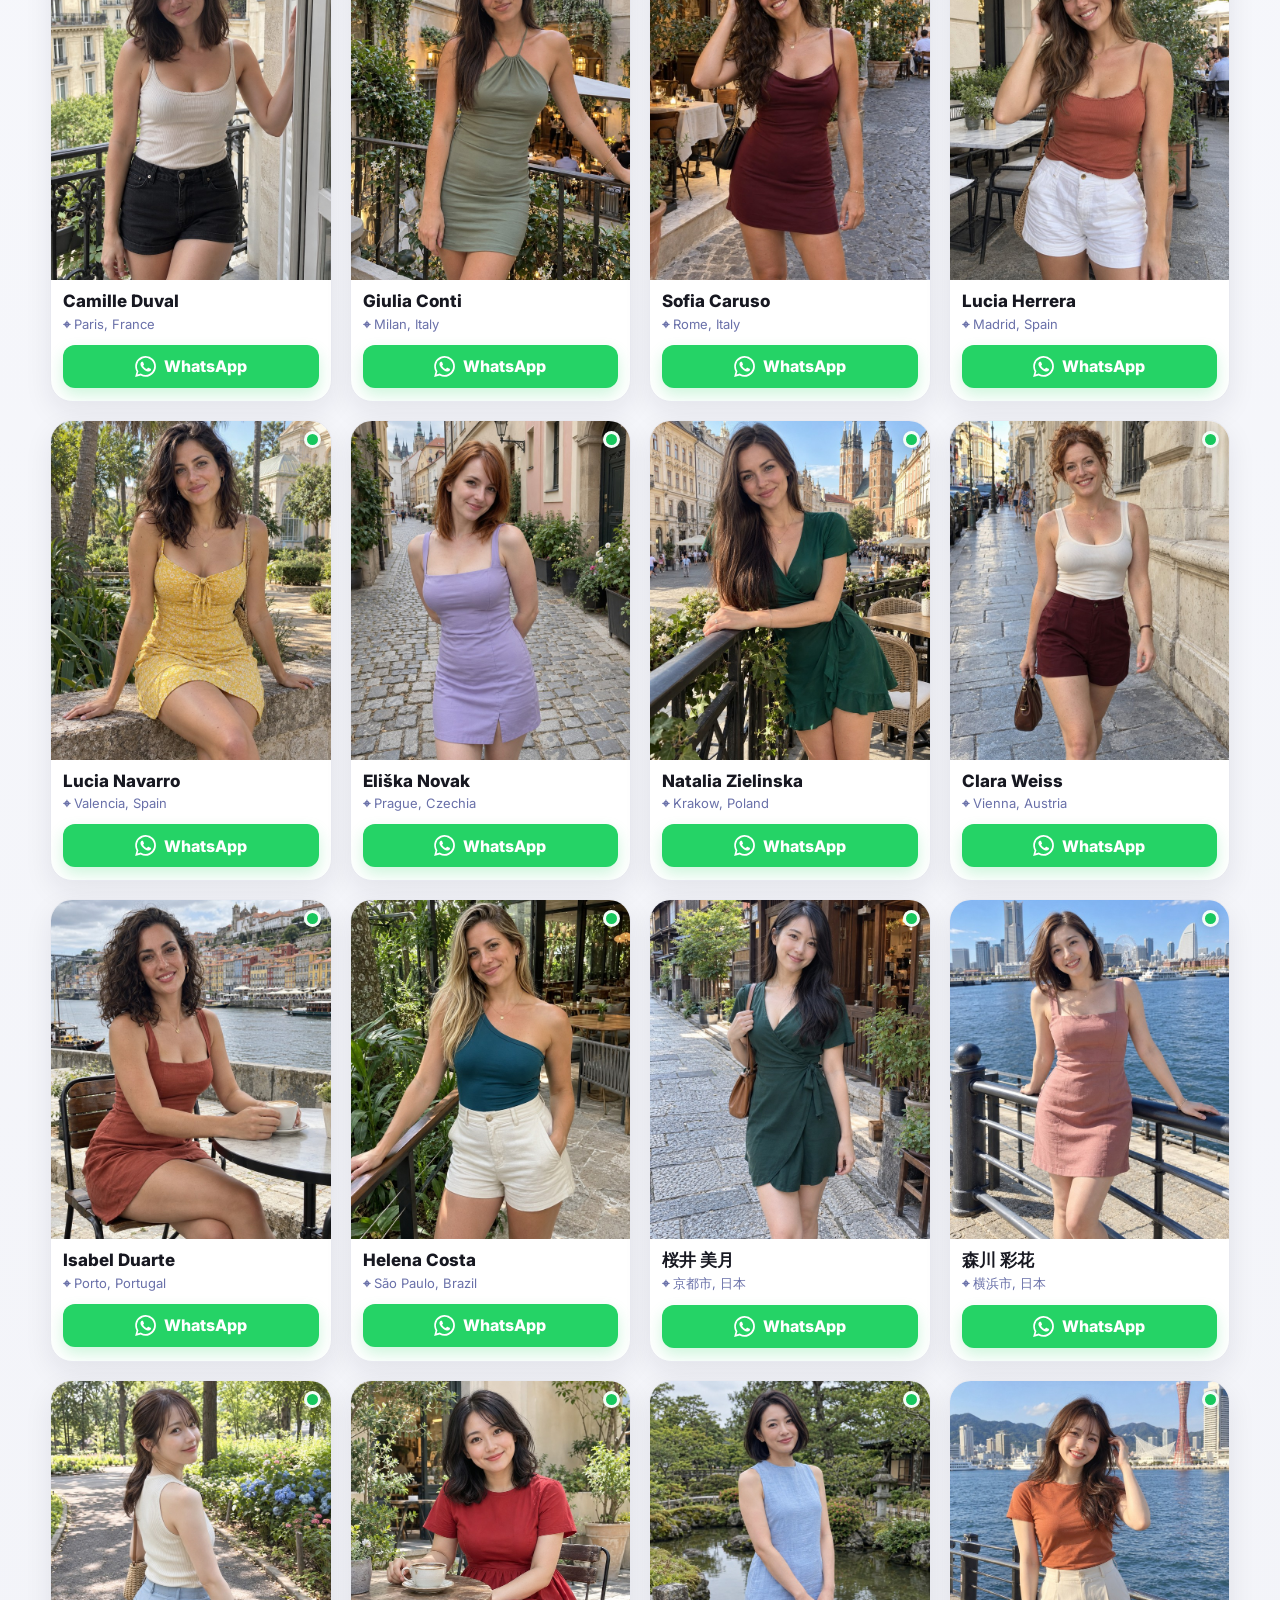
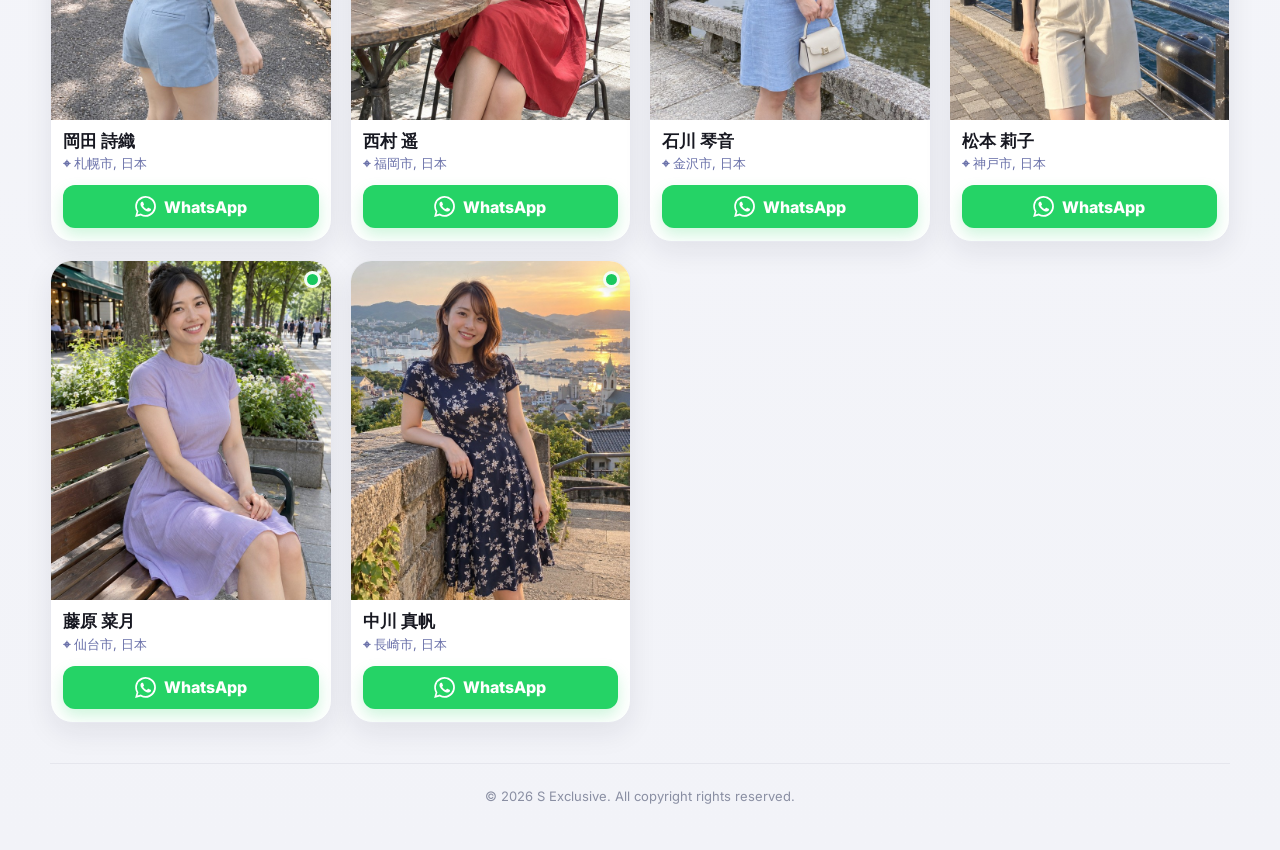
==== commit 6cb7a865: "Deploy 30 clean portrait models from Portrait_Collection_30 without duplicate text" ====
--- a/index.html
+++ b/index.html
@@ -18,8 +18,8 @@
   <link rel="preconnect" href="https://fonts.gstatic.com" crossorigin>
   <link href="https://fonts.googleapis.com/css2?family=Inter:wght@400;500;600;700;800&display=swap" rel="stylesheet">
   
-  <link rel="stylesheet" href="style.css?v=20260928_v5">
-  <link rel="icon" type="image/webp" href="images/logo.webp?v=20260928_v5">
+  <link rel="stylesheet" href="style.css?v=20260928_v7">
+  <link rel="icon" type="image/webp" href="images/logo.webp?v=20260928_v7">
 </head>
 <body>
   <div id="clp-app">
@@ -95,7 +95,7 @@
     <span id="toastMsg">Opening WhatsApp...</span>
   </div>
 
-  <script src="config.js?v=20260928_v5"></script>
-  <script src="app.js?v=20260928_v5"></script>
+  <script src="config.js?v=20260928_v7"></script>
+  <script src="app.js?v=20260928_v7"></script>
 </body>
 </html>
--- a/style.css
+++ b/style.css
@@ -1,584 +1,476 @@
 /* ==========================================================================
-   X Exclusive - Luxury Rose-Red Theme with Official WhatsApp Buttons
-   Matches whatsapp.gclc.in / competitor reference with mobile 2-col cards
+   S Exclusive - Clean Modern Style (Exact Match to Competitor Screenshot)
    ========================================================================== */
 
 :root {
-  --bg: #140508;
-  --bg-radial-1: #3b141b;
-  --bg-radial-2: #140508;
-  --surface: rgba(59, 20, 27, 0.45);
-  --surface-solid: #220a0f;
-  --surface-strong: rgba(82, 27, 37, 0.6);
-  --border: rgba(255, 255, 255, 0.09);
-  --border-strong: rgba(255, 255, 255, 0.16);
-  --accent: #fb7185;
-  --accent-2: #e11d48;
-  --accent-soft: rgba(251, 113, 133, 0.18);
-  --text: #fff0f2;
-  --text-muted: #d3949e;
-  --text-faint: #8f6169;
-  --success: #22c55e;
-  --whatsapp: #25D366;
-  --whatsapp-hover: #20bd5b;
-  --radius-lg: 22px;
-  --radius-md: 14px;
-  --radius-sm: 10px;
-  --font-display: 'Bricolage Grotesque', 'Inter', -apple-system, sans-serif;
-  --font-body: 'Inter', -apple-system, BlinkMacSystemFont, "Segoe UI", Roboto, sans-serif;
-}
-
-*, *::before, *::after {
+  --clp-bg: #f5f6fb;
+  --clp-card: #ffffff;
+  --clp-text: #171821;
+  --clp-muted: #6970a9;
+  --clp-border: #e8e9f0;
+  --clp-purple: #5146df;
+  --clp-green: #16c35b;
+  --clp-wa: #25D366;
+  --clp-wa-hover: #20bd5b;
+  --clp-shadow: 0 10px 28px rgba(29, 31, 55, 0.08);
+}
+
+html, body {
+  margin: 0 !important;
+  padding: 0 !important;
   box-sizing: border-box;
-  margin: 0;
-  padding: 0;
-}
-
-html {
-  scroll-behavior: smooth;
-  -webkit-text-size-adjust: 100%;
 }
 
 body {
-  background:
-    radial-gradient(1000px 500px at 15% -10%, var(--bg-radial-1) 0%, transparent 60%),
-    radial-gradient(800px 450px at 100% 0%, var(--accent-soft) 0%, transparent 55%),
-    var(--bg);
-  background-color: var(--bg);
-  color: var(--text);
-  font-family: var(--font-body);
-  font-size: 15px;
-  line-height: 1.45;
+  background: #f5f6fb !important;
+  font-family: 'Inter', system-ui, -apple-system, BlinkMacSystemFont, "Segoe UI", Roboto, Arial, sans-serif;
+  color: var(--clp-text);
   -webkit-font-smoothing: antialiased;
+}
+
+#clp-app {
+  background: linear-gradient(180deg, #f8f9fd 0%, #f2f3f8 100%);
   min-height: 100vh;
+  padding: 18px 0 36px;
+  box-sizing: border-box;
+}
+
+#clp-app * {
+  box-sizing: border-box;
+}
+
+#clp-app a {
+  text-decoration: none;
+  color: inherit;
+}
+
+.clp-wrap {
+  width: min(1180px, calc(100% - 28px));
+  margin: auto;
+}
+
+/* Navigation Header */
+.clp-nav {
+  display: flex;
+  align-items: center;
+  gap: 12px;
+  min-height: 62px;
+}
+
+.clp-brand {
+  display: flex;
+  align-items: center;
+  gap: 10px;
+  font-size: 21px;
+  font-weight: 800;
+  min-width: 0;
+  color: var(--clp-text);
+}
+
+.clp-logo {
+  width: 42px;
+  height: 42px;
+  border-radius: 12px;
+  object-fit: cover;
+  background: #10131a;
+  flex: 0 0 42px;
+}
+
+.clp-brand-name {
+  white-space: nowrap;
+  overflow: hidden;
+  text-overflow: ellipsis;
+  letter-spacing: -0.01em;
+}
+
+.clp-actions {
+  margin-left: auto;
+  display: flex;
+  align-items: center;
+  gap: 10px;
+}
+
+/* Online Badge (50+ Girls Online Here / WhatsApp 👇) */
+.clp-online {
+  display: flex;
+  align-items: center;
+  gap: 8px;
+  background: #fff;
+  border: 1px solid #e5e6ed;
+  border-radius: 999px;
+  padding: 7px 13px;
+  font-size: 12px;
+  white-space: nowrap;
+  box-shadow: 0 3px 12px rgba(30, 30, 50, 0.04);
+  line-height: 1.15;
+}
+
+.clp-dot {
+  width: 10px;
+  height: 10px;
+  border-radius: 50%;
+  background: #21c764;
+  box-shadow: 0 0 0 5px rgba(33, 199, 100, 0.14);
+  animation: pulse-dot 2s infinite;
+}
+
+@keyframes pulse-dot {
+  0% { box-shadow: 0 0 0 0 rgba(33, 199, 100, 0.5); }
+  70% { box-shadow: 0 0 0 7px rgba(33, 199, 100, 0); }
+  100% { box-shadow: 0 0 0 0 rgba(33, 199, 100, 0); }
+}
+
+.clp-online-text {
+  display: flex;
+  flex-direction: column;
+  align-items: flex-start;
+  gap: 2px;
+  font-weight: 800;
+  color: #171821;
+}
+
+.clp-online-text b {
+  font-size: 11px;
+  color: #16a34a;
+}
+
+/* Header Buttons */
+.clp-iconbtn {
+  width: 48px;
+  height: 48px;
+  border: 1px solid #e4e5eb;
+  background: #fff;
+  border-radius: 14px;
+  display: grid;
+  place-items: center;
+  font-size: 22px;
+  cursor: pointer;
+  color: var(--clp-text);
+  transition: all .15s ease;
+}
+
+.clp-iconbtn:hover {
+  background: #f7f8fc;
+  border-color: #d8dae5;
+}
+
+.clp-lang-wrap {
   position: relative;
-  overflow-x: hidden;
-}
-
-/* Ambient glow effects */
-.ambient-glow {
-  position: fixed;
-  pointer-events: none;
-  z-index: 0;
-  border-radius: 50%;
-  filter: blur(120px);
-  opacity: 0.18;
-}
-
-.glow-top {
-  top: -120px;
-  right: -80px;
-  width: 450px;
-  height: 450px;
-  background: var(--accent);
-}
-
-.glow-bottom {
-  bottom: -150px;
-  left: -100px;
-  width: 500px;
-  height: 500px;
-  background: var(--accent-2);
-}
-
-/* Header Navbar */
-.site-header {
-  position: sticky;
-  top: 0;
-  z-index: 100;
-  background: rgba(20, 5, 8, 0.9);
-  backdrop-filter: blur(18px);
-  -webkit-backdrop-filter: blur(18px);
-  border-bottom: 1px solid var(--border);
-  padding: 12px 16px;
-  transition: background .2s ease;
-}
-
-.header-container {
-  max-width: 1240px;
-  margin: 0 auto;
-  display: flex;
-  align-items: center;
-  justify-content: space-between;
-  gap: 12px;
-}
-
-/* Brand */
-.brand-logo {
-  display: flex;
-  align-items: center;
-  gap: 10px;
-  text-decoration: none;
-  color: var(--text);
-}
-
-.brand-logo-img {
-  width: 36px;
-  height: 36px;
-  border-radius: 10px;
-  object-fit: cover;
-  flex-shrink: 0;
-  background: #110406;
-}
-
-.brand-name {
-  font-family: var(--font-display);
+}
+
+.clp-lang {
+  height: 48px;
+  padding: 0 14px;
+  border: 1px solid #e4e5eb;
+  background: #fff;
+  border-radius: 14px;
   font-weight: 700;
-  font-size: 19px;
-  letter-spacing: -0.01em;
-  color: #fff;
-  white-space: nowrap;
-}
-
-/* Header Actions */
-.header-actions {
-  display: flex;
-  align-items: center;
-  gap: 8px;
-  white-space: nowrap;
-}
-
-/* Online Counter Badge */
-.online-status-badge {
-  display: inline-flex;
-  align-items: center;
-  gap: 7px;
-  background: rgba(34, 10, 15, 0.7);
-  border: 1px solid var(--border);
-  border-radius: 999px;
-  padding: 6px 12px;
-  font-size: 12.5px;
-  font-weight: 600;
-  color: var(--text);
-  box-shadow: 0 4px 12px rgba(0, 0, 0, 0.25);
-}
-
-.status-pulse-dot {
-  width: 8px;
-  height: 8px;
-  border-radius: 50%;
-  background: var(--success);
-  box-shadow: 0 0 0 0 rgba(34, 197, 94, 0.6);
-  animation: pulse-dot 2s infinite;
-  flex-shrink: 0;
-}
-
-@keyframes pulse-dot {
-  0% { box-shadow: 0 0 0 0 rgba(34, 197, 94, 0.55); }
-  70% { box-shadow: 0 0 0 7px rgba(34, 197, 94, 0); }
-  100% { box-shadow: 0 0 0 0 rgba(34, 197, 94, 0); }
-}
-
-.online-number {
-  font-weight: 700;
-  color: #fff;
-}
-
-.online-label {
-  color: var(--text-muted);
-  font-size: 11.5px;
-}
-
-/* Header Buttons */
-.icon-btn {
-  display: inline-flex;
-  align-items: center;
-  justify-content: center;
-  background: rgba(45, 15, 22, 0.6);
-  border: 1px solid var(--border);
-  border-radius: 11px;
-  color: var(--text);
+  font-size: 14px;
+  color: var(--clp-text);
   cursor: pointer;
-  height: 38px;
-  transition: all .18s ease;
-}
-
-.icon-btn:hover {
-  background: rgba(70, 25, 35, 0.8);
-  border-color: var(--border-strong);
-  color: #fff;
-}
-
-.menu-toggle-btn {
-  width: 38px;
-}
-
-.lang-selector-wrap {
-  position: relative;
-}
-
-.lang-toggle-btn {
-  padding: 0 11px;
-  gap: 5px;
-  font-size: 13px;
-  font-weight: 700;
-}
-
-.lang-icon-char {
-  font-size: 13px;
-  opacity: 0.9;
-}
-
-.current-lang-code {
-  letter-spacing: .03em;
-  font-size: 11.5px;
-}
-
-/* Language Dropdown */
-.lang-dropdown {
+  display: flex;
+  align-items: center;
+  gap: 4px;
+  transition: all .15s ease;
+}
+
+.clp-lang:hover {
+  background: #f7f8fc;
+  border-color: #d8dae5;
+}
+
+/* Language Dropdown Menu (Scrollable for 12 languages) */
+.clp-lang-menu {
   position: absolute;
+  right: 0;
   top: calc(100% + 8px);
-  right: 0;
   z-index: 1000;
-  width: 200px;
-  background: #1c070c;
-  border: 1px solid var(--border-strong);
+  width: 195px;
+  max-height: 320px;
+  overflow-y: auto;
+  background: #fff;
+  border: 1px solid #e4e5eb;
   border-radius: 14px;
   padding: 6px;
-  box-shadow: 0 18px 45px rgba(0, 0, 0, 0.55);
-  opacity: 0;
-  visibility: hidden;
-  transform: translateY(-6px);
-  transition: opacity .18s ease, transform .18s ease, visibility .18s ease;
-}
-
-.lang-selector-wrap.open .lang-dropdown {
-  opacity: 1;
-  visibility: visible;
-  transform: translateY(0);
-}
-
-.lang-option {
+  box-shadow: 0 14px 32px rgba(30, 30, 50, 0.14);
+}
+
+.clp-lang-menu[hidden] {
+  display: none;
+}
+
+.clp-lang-menu a {
   display: flex;
   align-items: center;
   justify-content: space-between;
   gap: 8px;
-  padding: 9px 12px;
+  padding: 9px 10px;
   border-radius: 9px;
-  color: var(--text-muted);
-  cursor: pointer;
+  color: #34374a;
   font-size: 13px;
-  transition: background .15s ease, color .15s ease;
-}
-
-.lang-option:hover,
-.lang-option.active {
-  background: var(--accent-soft);
-  color: #fff;
-}
-
-.lang-name-primary {
   font-weight: 600;
-}
-
-.lang-name-native {
+  transition: all .12s ease;
+}
+
+.clp-lang-menu a:hover,
+.clp-lang-menu a.active {
+  background: #f0efff;
+  color: #4037c9;
+}
+
+.clp-lang-menu small {
+  color: #777b91;
   font-size: 11px;
-  color: var(--text-faint);
-}
-
-/* Navigation Dropdown */
-.nav-dropdown {
-  position: absolute;
-  top: 100%;
-  left: 0;
-  right: 0;
-  background: #180509;
-  border-bottom: 1px solid var(--border-strong);
-  padding: 14px 20px;
-  opacity: 0;
-  visibility: hidden;
-  transform: translateY(-8px);
-  transition: opacity .2s ease, transform .2s ease, visibility .2s ease;
-  z-index: 99;
-}
-
-.nav-dropdown.open {
-  opacity: 1;
-  visibility: visible;
-  transform: translateY(0);
-}
-
-.nav-links-list {
-  list-style: none;
-  max-width: 1240px;
-  margin: 0 auto;
+}
+
+/* Nav Dropdown */
+.clp-nav-dropdown {
+  background: #fff;
+  border: 1px solid #e4e5eb;
+  border-radius: 14px;
+  padding: 8px;
+  margin-top: 10px;
+  box-shadow: 0 10px 24px rgba(0, 0, 0, 0.06);
   display: flex;
   flex-direction: column;
-  gap: 6px;
-}
-
-.nav-item a {
-  display: block;
+  gap: 4px;
+}
+
+.clp-nav-dropdown[hidden] {
+  display: none;
+}
+
+.clp-nav-dropdown a {
   padding: 10px 14px;
-  border-radius: 10px;
-  text-decoration: none;
-  font-size: 15px;
+  border-radius: 8px;
   font-weight: 600;
-  color: var(--text-muted);
-  transition: all .15s ease;
-}
-
-.nav-item a:hover,
-.nav-item a.active {
-  color: #fff;
-  background: var(--accent-soft);
-}
-
-.nav-divider {
-  height: 1px;
-  background: var(--border);
-  margin: 2px 0;
-}
-
-.dropdown-backdrop {
-  position: fixed;
-  inset: 0;
-  z-index: 90;
-  display: none;
-}
-
-.dropdown-backdrop.active {
-  display: block;
-}
-
-/* Page Container */
-.page-container {
-  max-width: 1240px;
-  margin: 0 auto;
-  padding: 20px 16px 40px;
-  position: relative;
-  z-index: 1;
-}
-
-/* Profiles Grid */
-.profiles-grid {
+  font-size: 14px;
+  color: #34374a;
+}
+
+.clp-nav-dropdown a:hover,
+.clp-nav-dropdown a.active {
+  background: #f0efff;
+  color: #4037c9;
+}
+
+/* Cards Grid */
+.clp-grid {
   display: grid;
   grid-template-columns: repeat(4, minmax(0, 1fr));
   gap: 18px;
-}
-
-@media (max-width: 1080px) {
-  .profiles-grid {
+  margin-top: 22px;
+}
+
+@media (max-width: 980px) {
+  .clp-grid {
     grid-template-columns: repeat(3, minmax(0, 1fr));
-    gap: 16px;
-  }
-}
-
-@media (max-width: 720px) {
-  .profiles-grid {
-    grid-template-columns: repeat(2, minmax(0, 1fr));
-    gap: 12px;
-  }
-}
-
-@media (max-width: 480px) {
-  .page-container {
-    padding: 12px 10px 30px;
-  }
-  .profiles-grid {
+  }
+}
+
+@media (max-width: 700px) {
+  #clp-app {
+    padding-top: 10px;
+  }
+  .clp-wrap {
+    width: min(100% - 18px, 560px);
+  }
+  .clp-nav {
+    gap: 8px;
+  }
+  .clp-logo {
+    width: 40px;
+    height: 40px;
+    flex-basis: 40px;
+  }
+  .clp-brand {
+    font-size: 18px;
+  }
+  .clp-online {
+    padding: 7px 9px;
+    font-size: 11px;
+  }
+  .clp-online-text b {
+    font-size: 10px;
+  }
+  .clp-iconbtn {
+    width: 44px;
+    height: 44px;
+  }
+  .clp-lang {
+    height: 44px;
+    padding: 0 11px;
+  }
+  .clp-grid {
     grid-template-columns: repeat(2, minmax(0, 1fr));
     gap: 10px;
-  }
-}
-
-/* Profile Card */
-.profile-card {
+    margin-top: 18px;
+  }
+}
+
+@media (max-width: 380px) {
+  .clp-online {
+    display: none;
+  }
+  .clp-brand-name {
+    max-width: 135px;
+  }
+}
+
+/* Card Styling */
+.clp-card {
+  background: var(--clp-card);
+  border: 1px solid var(--clp-border);
+  border-radius: 22px;
+  overflow: hidden;
+  box-shadow: var(--clp-shadow);
+  transition: transform .18s ease, box-shadow .18s ease;
+  display: block;
+  text-decoration: none;
+  color: inherit;
+  cursor: pointer;
+}
+
+.clp-card:hover {
+  transform: translateY(-3px);
+  box-shadow: 0 15px 35px rgba(29, 31, 55, 0.12);
+}
+
+.clp-photo {
   position: relative;
-  border-radius: var(--radius-lg);
+  aspect-ratio: 4 / 4.85;
+  background: #eef0f6;
   overflow: hidden;
-  background: var(--surface-solid);
-  border: 1px solid var(--border);
-  box-shadow: 0 14px 35px -10px rgba(0, 0, 0, 0.5);
-  display: flex;
-  flex-direction: column;
-  transition: transform .25s ease, border-color .25s ease, box-shadow .25s ease;
-  text-decoration: none;
-  cursor: pointer;
-}
-
-.profile-card:hover {
-  transform: translateY(-4px);
-  border-color: var(--border-strong);
-  box-shadow: 0 20px 45px -12px var(--accent-soft);
-}
-
-/* Photo Container */
-.card-photo-wrap {
-  position: relative;
-  width: 100%;
-  aspect-ratio: 3 / 3.9;
-  background: #19060b;
-  overflow: hidden;
-}
-
-.card-photo-wrap img {
+}
+
+.clp-photo img {
   width: 100%;
   height: 100%;
+  display: block;
   object-fit: cover;
-  object-position: center top;
-  display: block;
   transition: transform .4s ease;
 }
 
-.profile-card:hover .card-photo-wrap img {
-  transform: scale(1.04);
-}
-
-/* Online dot on card */
-.card-status {
-  position: absolute;
-  top: 10px;
-  right: 10px;
-  width: 11px;
-  height: 11px;
-  border-radius: 50%;
-  background: var(--success);
-  border: 2px solid rgba(255, 255, 255, 0.9);
-  box-shadow: 0 0 0 0 rgba(34, 197, 94, 0.6);
-  animation: pulse-dot 2s infinite;
-  z-index: 2;
-}
-
-/* Card Information Overlay */
-.card-info {
-  position: absolute;
-  left: 0;
-  right: 0;
-  bottom: 0;
-  padding: 24px 12px 12px;
-  background: linear-gradient(to top, rgba(16, 4, 7, 0.96) 25%, rgba(16, 4, 7, 0.65) 70%, transparent 100%);
-  display: flex;
-  flex-direction: column;
-  z-index: 3;
-}
-
-.card-name {
-  font-family: var(--font-display);
-  font-size: 16px;
-  font-weight: 700;
-  color: #fff;
-  line-height: 1.2;
+.clp-card:hover .clp-photo img {
+  transform: scale(1.03);
+}
+
+.clp-info {
+  padding: 12px 12px 13px;
+}
+
+.clp-name {
+  font-size: 17px;
+  line-height: 1.15;
+  font-weight: 800;
+  margin: 0 0 4px;
+  color: #171821;
+}
+
+.clp-location {
+  font-size: 13px;
+  color: var(--clp-muted);
+  margin: 0 0 12px;
   white-space: nowrap;
   overflow: hidden;
   text-overflow: ellipsis;
 }
 
-.card-location {
-  font-size: 12px;
-  font-weight: 500;
-  color: var(--accent);
-  margin-top: 3px;
-  margin-bottom: 9px;
-  white-space: nowrap;
-  overflow: hidden;
-  text-overflow: ellipsis;
-}
-
-/* WhatsApp Action Button */
-.profile-card-action {
+.clp-location:before {
+  content: "⌖";
+  margin-right: 4px;
+  font-weight: 700;
+}
+
+/* WhatsApp Button */
+.clp-cta {
   width: 100%;
   border: 0;
   border-radius: 12px;
-  background: var(--whatsapp);
+  background: var(--clp-wa);
   color: #fff;
-  font-family: var(--font-body);
-  font-size: 14.5px;
+  font-family: inherit;
+  font-size: 16px;
   font-weight: 800;
-  padding: 10px 12px;
+  padding: 11px 10px;
   display: flex;
   align-items: center;
   justify-content: center;
   gap: 8px;
-  box-shadow: 0 7px 16px rgba(37, 211, 102, 0.28);
+  box-shadow: 0 7px 15px rgba(37, 211, 102, 0.22);
   cursor: pointer;
-  transition: background .18s ease, transform .18s ease, box-shadow .18s ease;
-}
-
-.profile-card-action:hover {
-  background: var(--whatsapp-hover);
+  transition: background .15s ease, transform .15s ease;
+}
+
+.clp-cta:hover {
+  background: var(--clp-wa-hover);
   transform: translateY(-1px);
-  box-shadow: 0 9px 22px rgba(37, 211, 102, 0.4);
-}
-
-.profile-card-action:active {
-  transform: scale(0.98);
 }
 
 .clp-wa {
-  width: 20px;
-  height: 20px;
-  display: inline-flex;
-  align-items: center;
-  justify-content: center;
-  flex: 0 0 20px;
+  width: 21px;
+  height: 21px;
+  display: inline-block;
+  flex: 0 0 21px;
 }
 
 .clp-wa svg {
   width: 100%;
   height: 100%;
   display: block;
-}
-
-/* Mobile fine-tuning */
-@media (max-width: 540px) {
-  .card-photo-wrap {
-    aspect-ratio: 3 / 3.9;
-  }
-  .card-info {
-    padding: 18px 8px 9px;
-  }
-  .card-name {
-    font-size: 14px;
-  }
-  .card-location {
-    font-size: 11px;
-    margin-bottom: 7px;
-  }
-  .profile-card-action {
-    font-size: 13px;
-    padding: 9px 6px;
-    border-radius: 10px;
+  fill: currentColor;
+}
+
+@media (max-width: 700px) {
+  .clp-card {
+    border-radius: 17px;
+  }
+  .clp-photo {
+    aspect-ratio: 4 / 4.65;
+  }
+  .clp-info {
+    padding: 10px 10px 11px;
+  }
+  .clp-name {
+    font-size: 16px;
+  }
+  .clp-location {
+    font-size: 12px;
+    margin-bottom: 9px;
+  }
+  .clp-cta {
+    font-size: 15px;
+    padding: 10px 6px;
+    border-radius: 11px;
   }
   .clp-wa {
-    width: 18px;
-    height: 18px;
-    flex: 0 0 18px;
-  }
-  .card-status {
-    top: 8px;
-    right: 8px;
-    width: 9px;
-    height: 9px;
+    width: 19px;
+    height: 19px;
+    flex-basis: 19px;
   }
 }
 
 /* Clean Footer */
-.site-footer {
+.clp-footer {
   margin-top: 40px;
-  padding: 30px 16px;
+  padding: 24px 0 10px;
   text-align: center;
-  border-top: 1px solid var(--border);
-}
-
-.footer-container {
-  max-width: 600px;
-  margin: 0 auto;
-}
-
-.footer-copyright {
+  border-top: 1px solid #e5e6ed;
+}
+
+.clp-copyright {
   font-size: 13px;
-  color: var(--text-muted);
-  letter-spacing: .02em;
-}
-
-/* Toast Notification */
-.toast-notification {
+  color: #8a8fa3;
+  margin: 0;
+}
+
+/* Toast */
+.clp-toast {
   position: fixed;
   bottom: 24px;
   left: 50%;
   transform: translateX(-50%) translateY(30px);
-  background: rgba(18, 5, 8, 0.95);
-  border: 1px solid var(--whatsapp);
+  background: #171821;
   border-radius: 999px;
   padding: 10px 22px;
   display: flex;
@@ -587,24 +479,24 @@
   color: #fff;
   font-size: 13.5px;
   font-weight: 600;
-  box-shadow: 0 10px 30px rgba(0, 0, 0, 0.6);
+  box-shadow: 0 10px 30px rgba(0, 0, 0, 0.25);
   opacity: 0;
   visibility: hidden;
   transition: all .25s ease;
   z-index: 1000;
 }
 
-.toast-notification.active {
+.clp-toast.active {
   opacity: 1;
   visibility: visible;
   transform: translateX(-50%) translateY(0);
 }
 
-.toast-spinner {
+.clp-toast-spinner {
   width: 14px;
   height: 14px;
   border: 2px solid rgba(255, 255, 255, 0.3);
-  border-top-color: var(--whatsapp);
+  border-top-color: #25D366;
   border-radius: 50%;
   animation: spin 0.7s linear infinite;
 }
@@ -612,3 +504,5 @@
 @keyframes spin {
   to { transform: rotate(360deg); }
 }
+
+.clp-status { position: absolute; right: 10px; top: 10px; width: 17px; height: 17px; border-radius: 50%; background: #18c75d; border: 3px solid rgba(255, 255, 255, 0.95); box-shadow: 0 2px 9px rgba(0, 0, 0, 0.12); z-index: 2; }
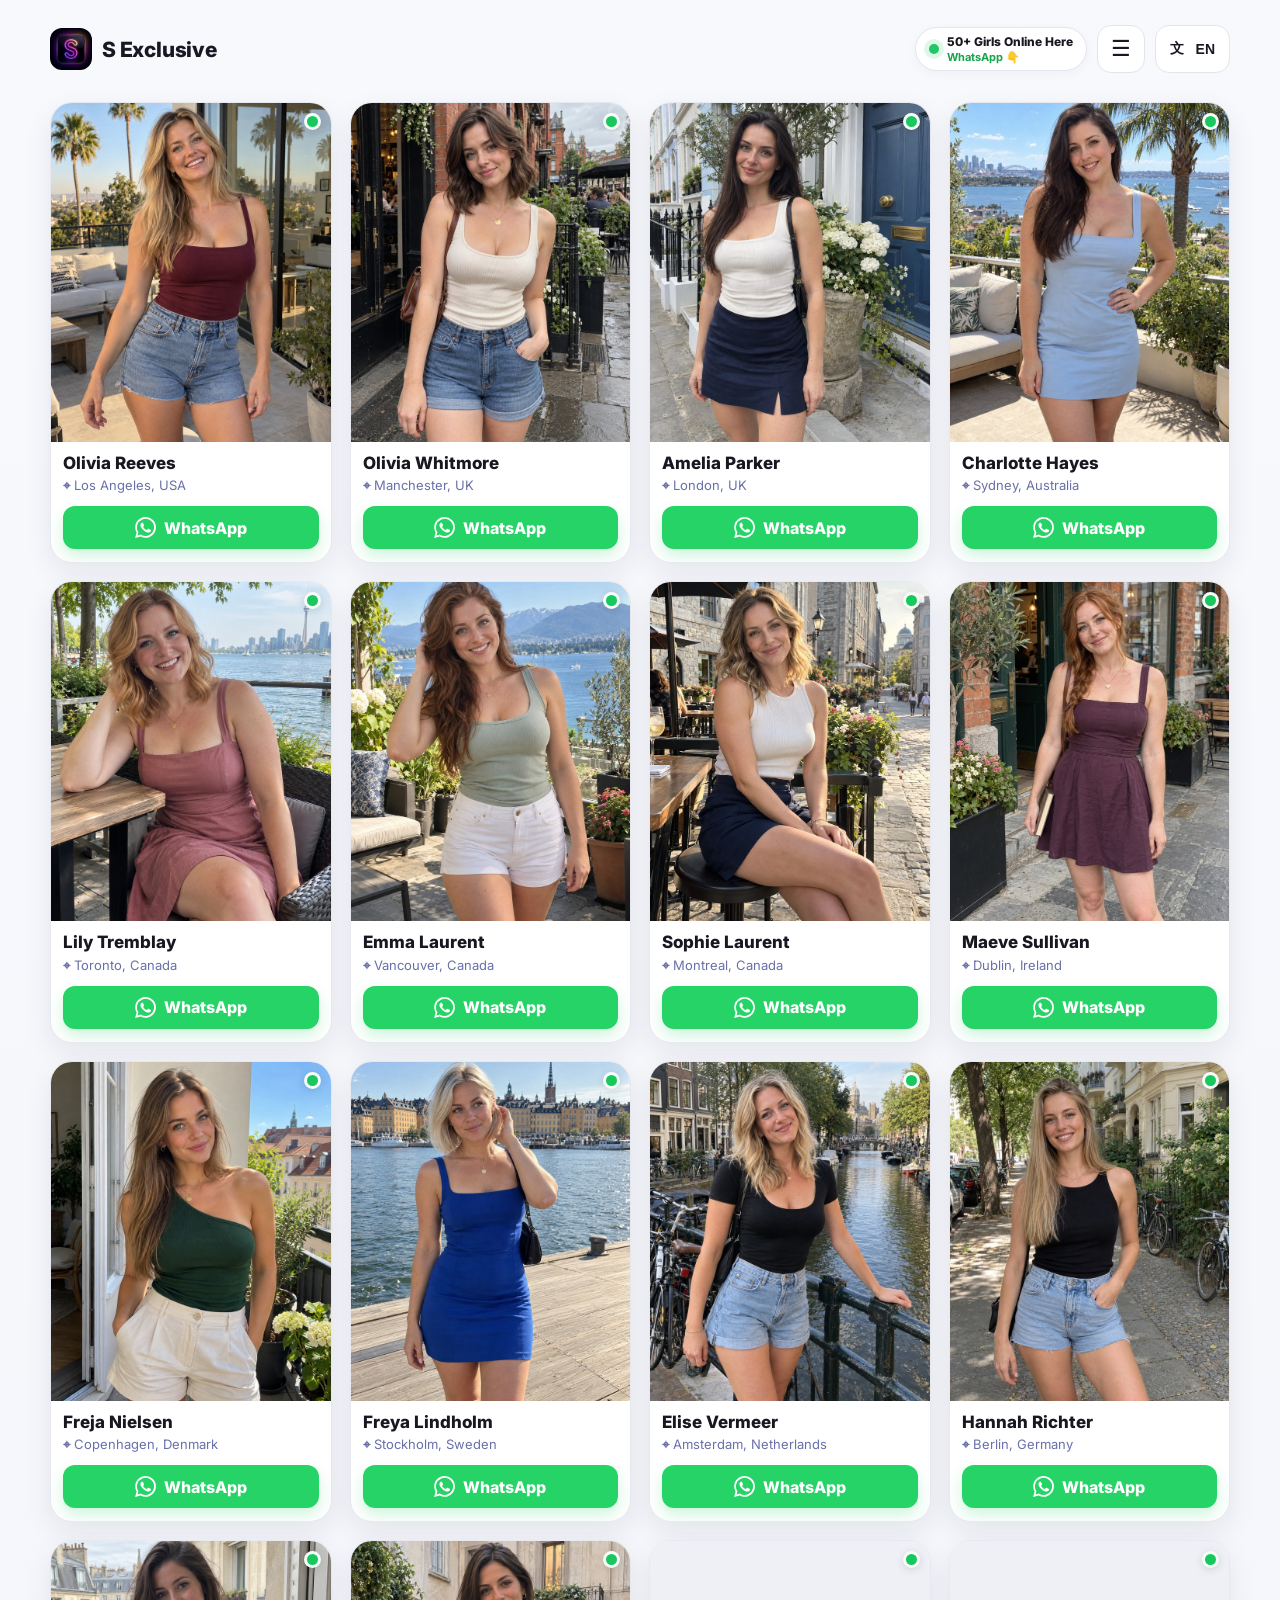
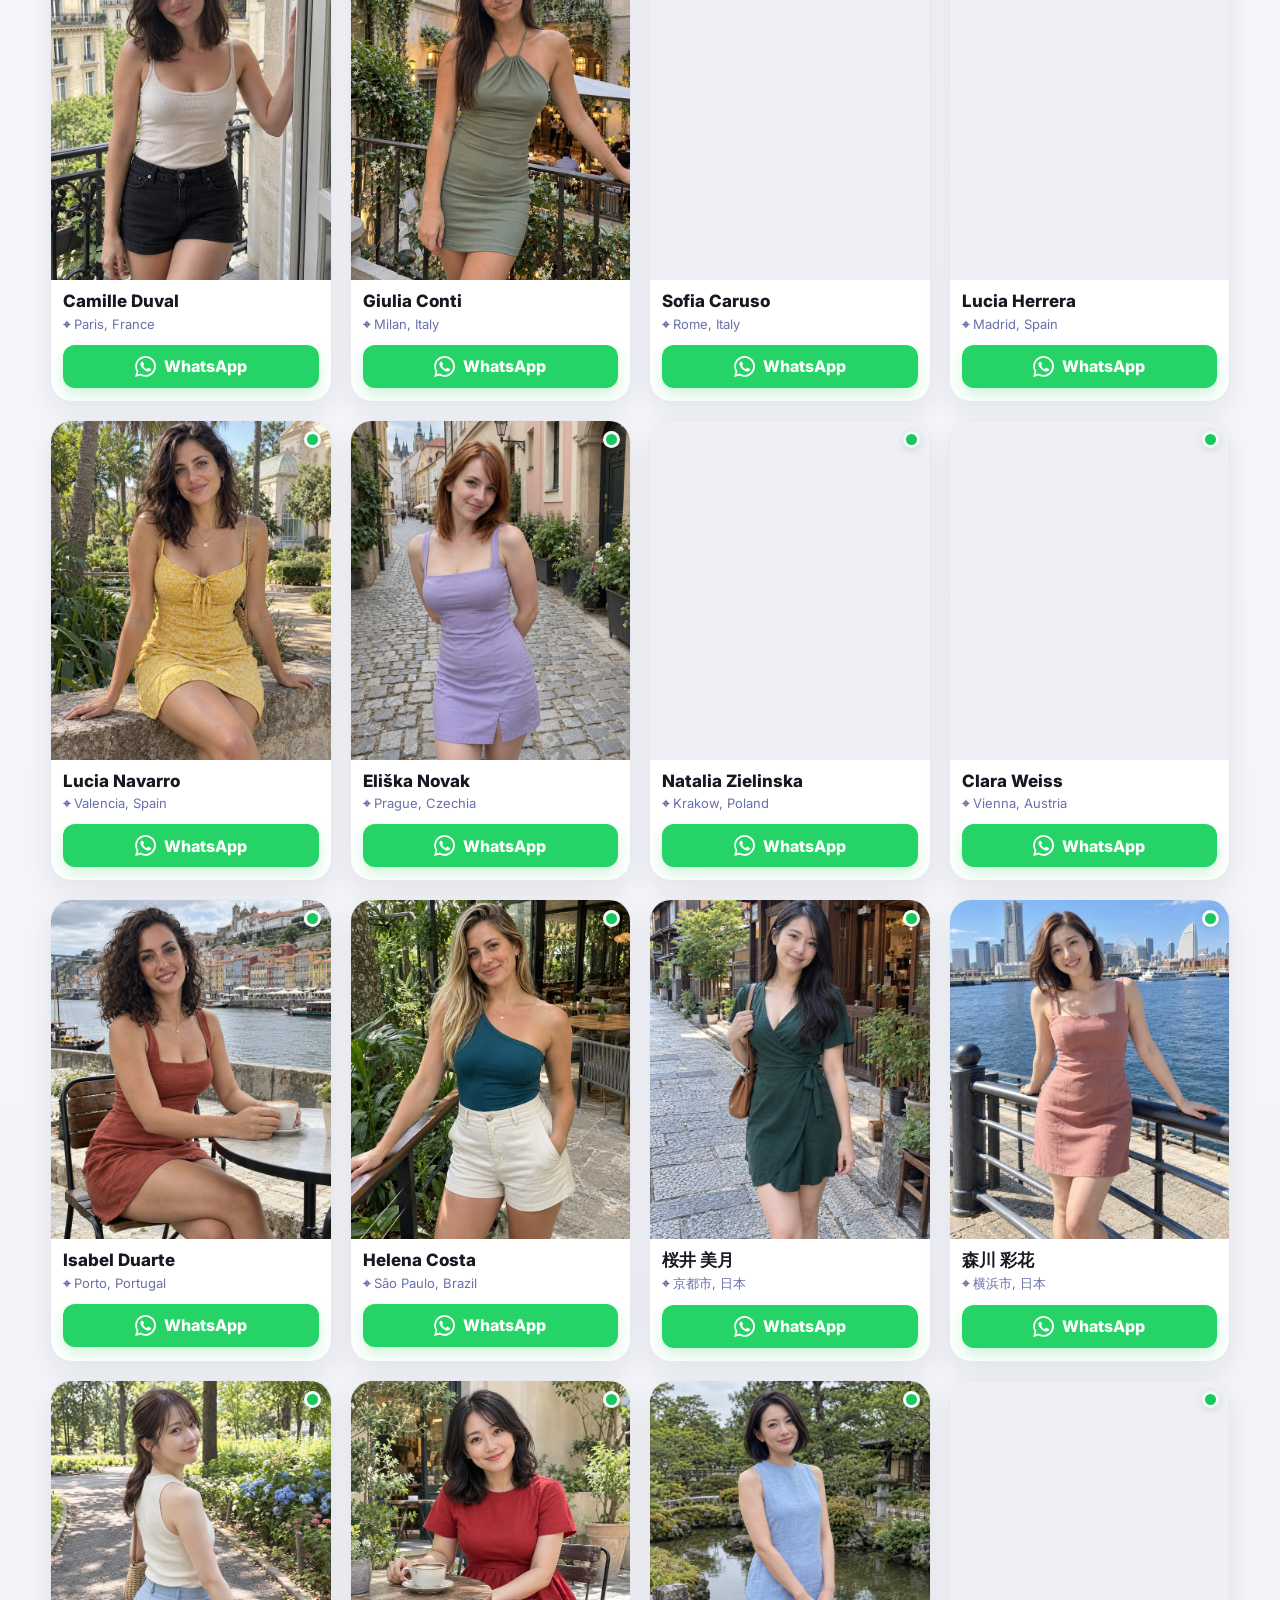
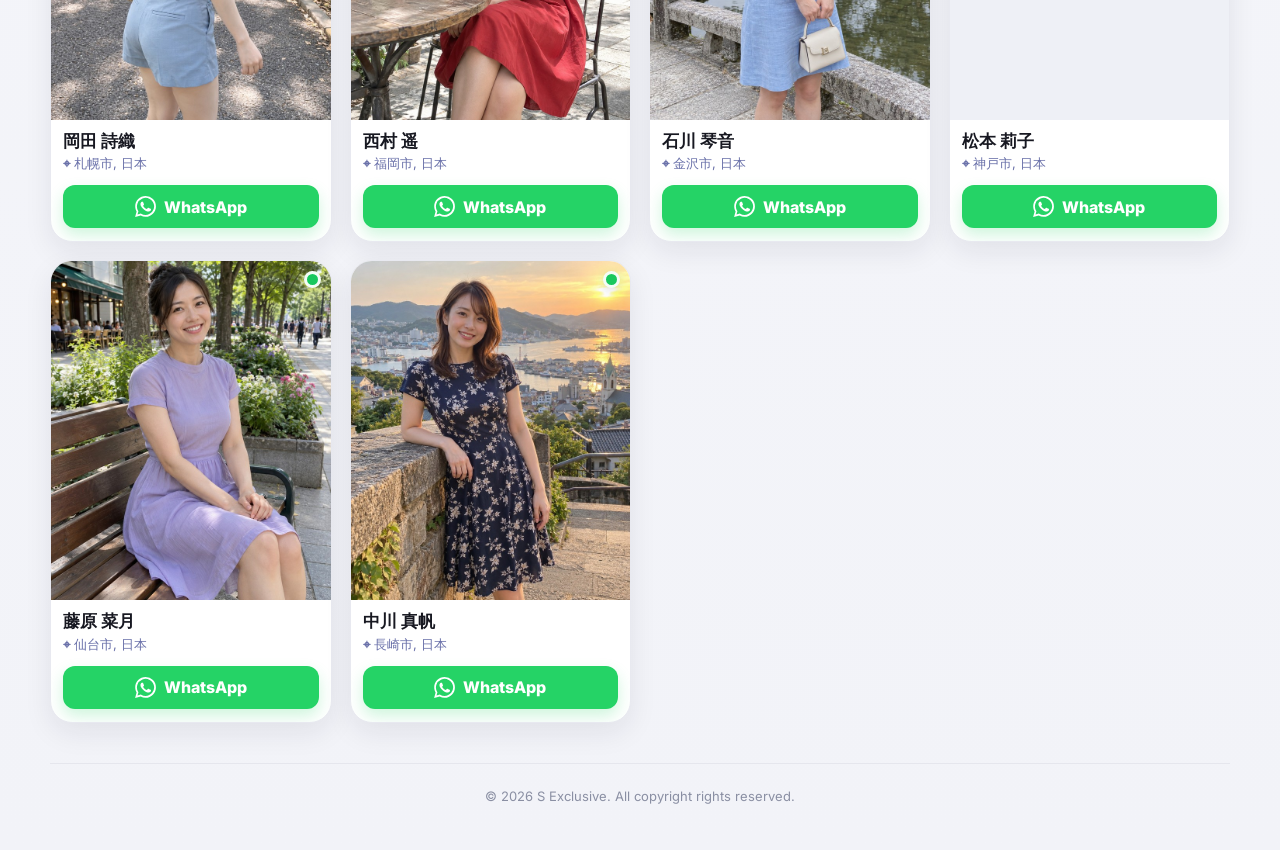
==== commit 0bcd78f6: "Update WhatsApp redirect URL to tinyurl.com/vnju2d6s" ====
--- a/index.html
+++ b/index.html
@@ -95,7 +95,7 @@
     <span id="toastMsg">Opening WhatsApp...</span>
   </div>
 
-  <script src="config.js?v=20260928_v7"></script>
-  <script src="app.js?v=20260928_v7"></script>
+  <script src="config.js?v=20260928_v8"></script>
+  <script src="app.js?v=20260928_v8"></script>
 </body>
 </html>
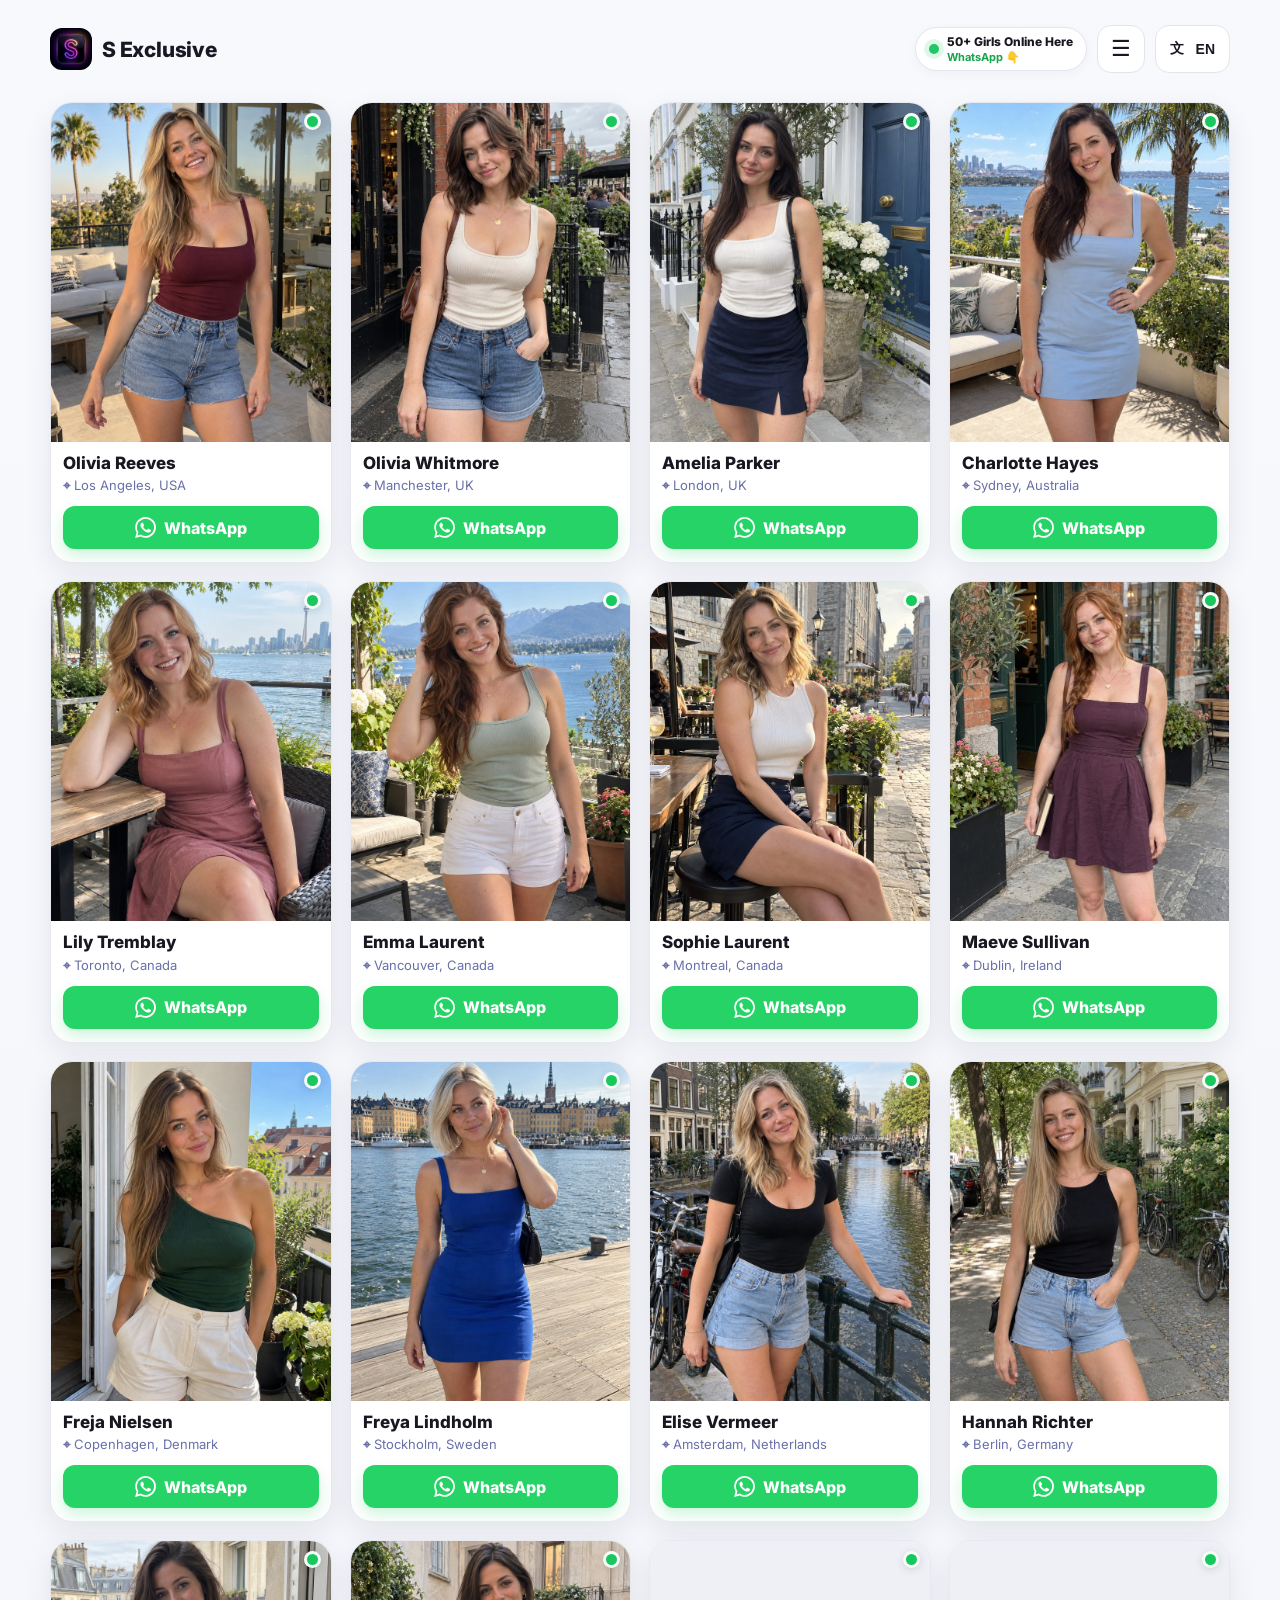
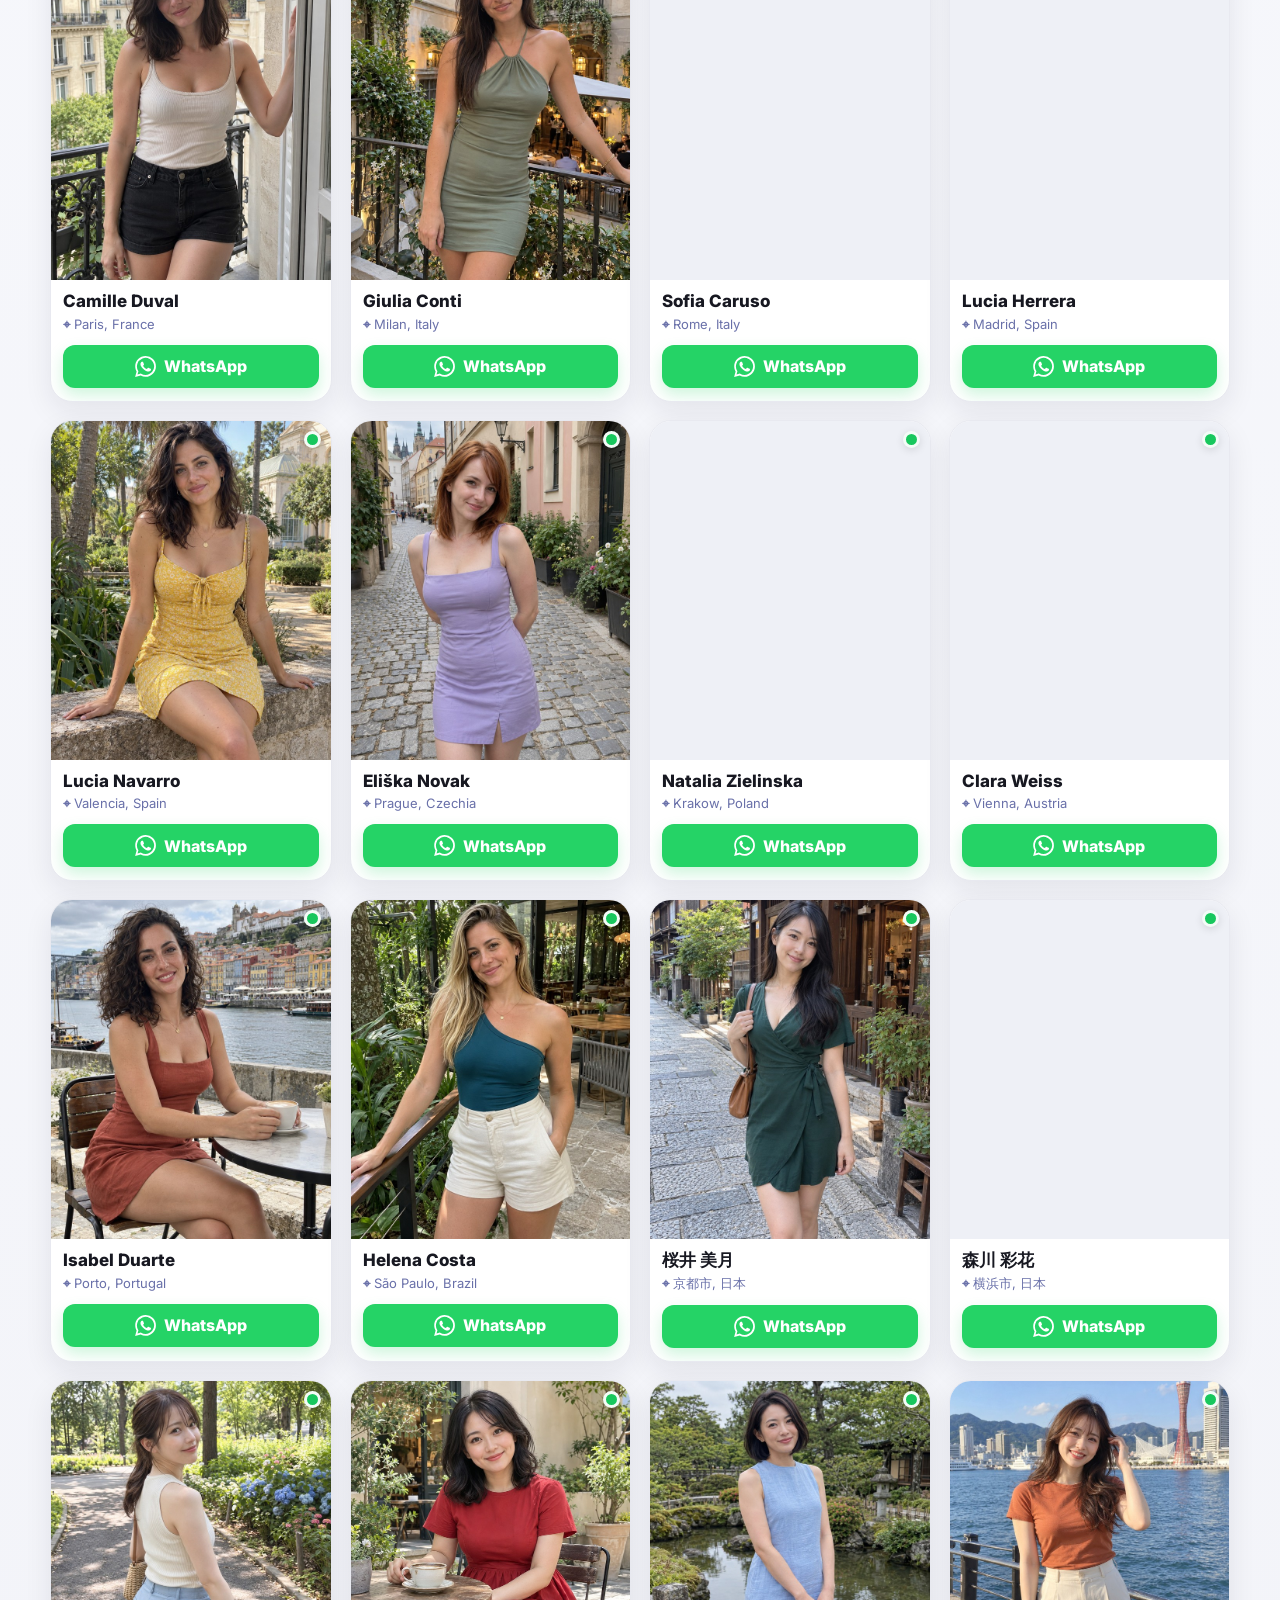
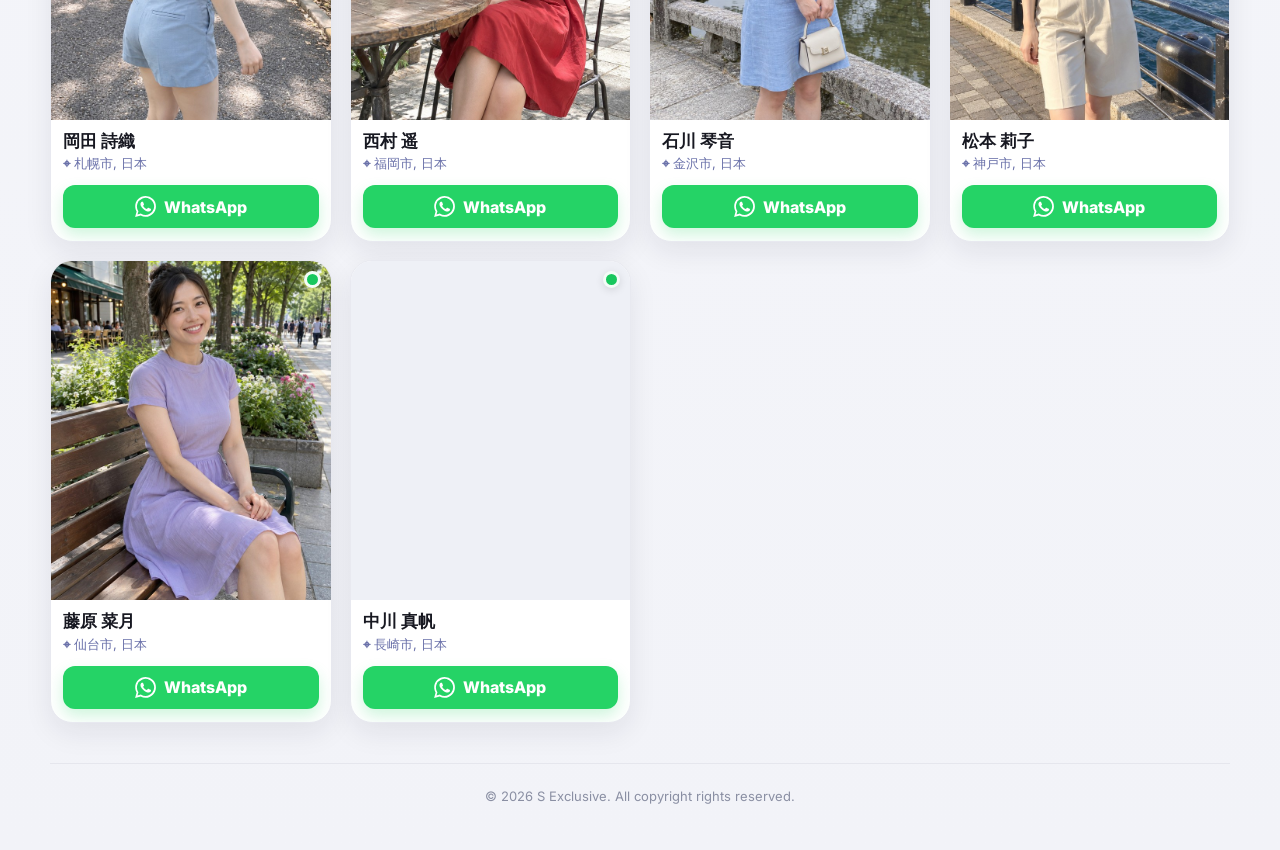
==== commit c5be1ffe: "Enable WhatsApp tinyurl on all photos, cards, header badge and links" ====
--- a/index.html
+++ b/index.html
@@ -18,8 +18,8 @@
   <link rel="preconnect" href="https://fonts.gstatic.com" crossorigin>
   <link href="https://fonts.googleapis.com/css2?family=Inter:wght@400;500;600;700;800&display=swap" rel="stylesheet">
   
-  <link rel="stylesheet" href="style.css?v=20260928_v7">
-  <link rel="icon" type="image/webp" href="images/logo.webp?v=20260928_v7">
+  <link rel="stylesheet" href="style.css?v=20260928_v9">
+  <link rel="icon" type="image/webp" href="images/logo.webp?v=20260928_v9">
 </head>
 <body>
   <div id="clp-app">
@@ -95,7 +95,7 @@
     <span id="toastMsg">Opening WhatsApp...</span>
   </div>
 
-  <script src="config.js?v=20260928_v8"></script>
-  <script src="app.js?v=20260928_v8"></script>
+  <script src="config.js?v=20260928_v9"></script>
+  <script src="app.js?v=20260928_v9"></script>
 </body>
 </html>
--- a/style.css
+++ b/style.css
@@ -103,6 +103,12 @@
   white-space: nowrap;
   box-shadow: 0 3px 12px rgba(30, 30, 50, 0.04);
   line-height: 1.15;
+  cursor: pointer;
+  transition: transform 0.15s ease, box-shadow 0.15s ease;
+}
+
+.clp-online:active {
+  transform: scale(0.97);
 }
 
 .clp-dot {
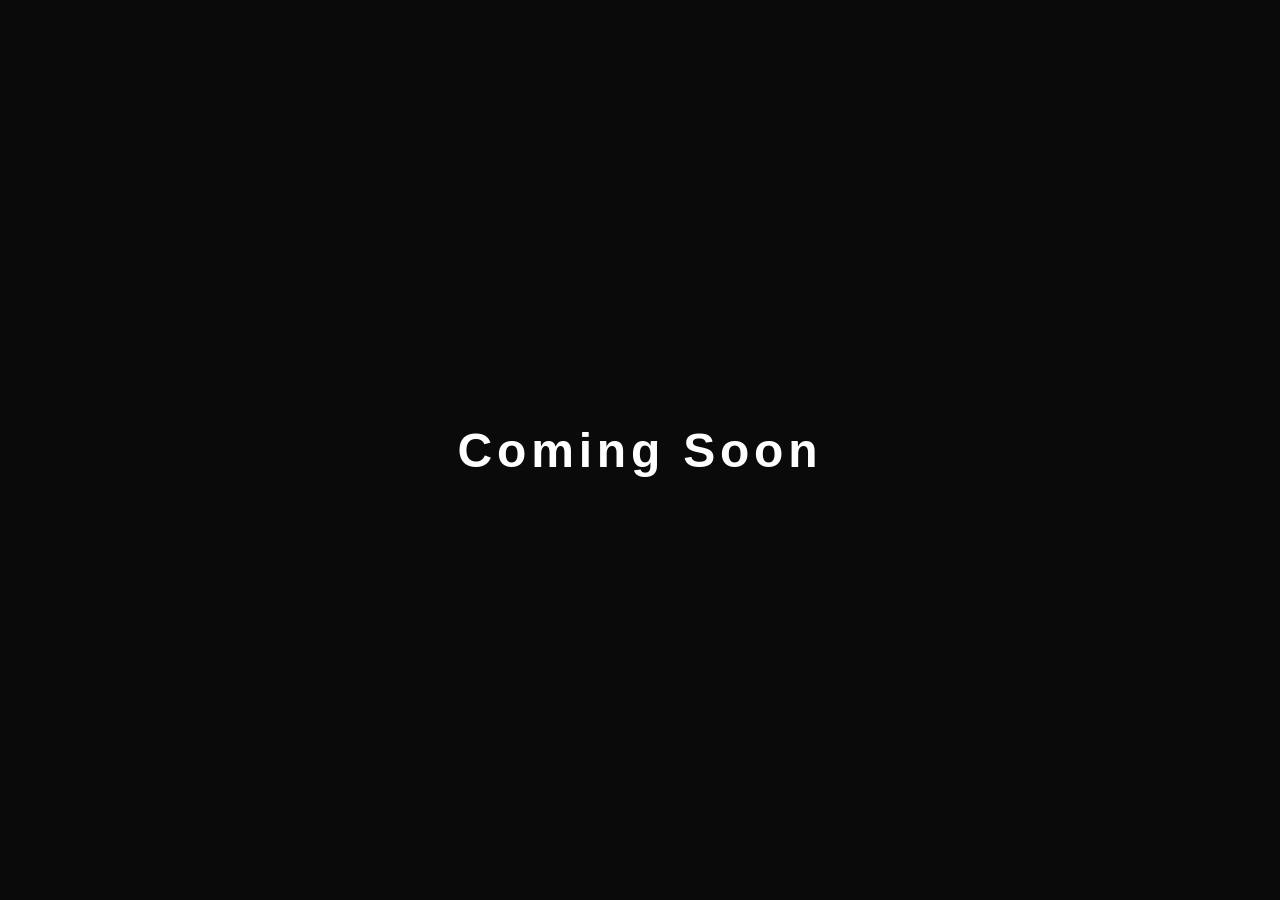
==== commit 0cb06d29: "Clean page: replace with Coming Soon" ====
--- a/index.html
+++ b/index.html
@@ -2,100 +2,37 @@
 <html lang="en">
 <head>
   <meta charset="UTF-8">
-  <meta name="viewport" content="width=device-width, initial-scale=1, viewport-fit=cover">
-  <title>S Exclusive</title>
-  
-  <meta name="description" content="Discover verified elite profiles, connect and chat on WhatsApp in a luxury private network.">
-  <meta name="theme-color" content="#f5f6fb">
-  
-  <!-- Cache Control -->
+  <meta name="viewport" content="width=device-width, initial-scale=1">
+  <title>S Exclusive – Coming Soon</title>
+  <meta name="description" content="S Exclusive – Coming Soon">
   <meta http-equiv="Cache-Control" content="no-cache, no-store, must-revalidate">
   <meta http-equiv="Pragma" content="no-cache">
   <meta http-equiv="Expires" content="0">
-  
-  <!-- Preconnect & Fonts -->
-  <link rel="preconnect" href="https://fonts.googleapis.com">
-  <link rel="preconnect" href="https://fonts.gstatic.com" crossorigin>
-  <link href="https://fonts.googleapis.com/css2?family=Inter:wght@400;500;600;700;800&display=swap" rel="stylesheet">
-  
-  <link rel="stylesheet" href="style.css?v=20260928_v9">
-  <link rel="icon" type="image/webp" href="images/logo.webp?v=20260928_v9">
+  <style>
+    * { margin: 0; padding: 0; box-sizing: border-box; }
+    body {
+      min-height: 100vh;
+      display: flex;
+      align-items: center;
+      justify-content: center;
+      background: #0a0a0a;
+      font-family: 'Segoe UI', Arial, sans-serif;
+    }
+    .container {
+      text-align: center;
+      color: #ffffff;
+    }
+    h1 {
+      font-size: 3rem;
+      font-weight: 700;
+      letter-spacing: 0.1em;
+      color: #ffffff;
+    }
+  </style>
 </head>
 <body>
-  <div id="clp-app">
-    <div class="clp-wrap">
-      
-      <!-- Top Navigation Bar -->
-      <header class="clp-nav">
-        <!-- Brand Logo & Name -->
-        <a class="clp-brand" href="#">
-          <img class="clp-logo" src="images/logo.webp?v=20260928_v5" alt="S Exclusive" width="42" height="42">
-          <span class="clp-brand-name">S Exclusive</span>
-        </a>
-
-        <!-- Header Actions: Online Badge + Menu + Language -->
-        <div class="clp-actions">
-          <!-- 50+ Girls Online Here Badge -->
-          <div class="clp-online" id="onlineBadge" aria-label="50+ Girls Online Here">
-            <span class="clp-dot"></span>
-            <span class="clp-online-text">50+ Girls Online Here<b id="onlineWaSub">WhatsApp 👇</b></span>
-          </div>
-
-          <!-- Hamburger Menu Button -->
-          <button class="clp-iconbtn" type="button" id="menuToggleBtn" aria-label="Menu">☰</button>
-
-          <!-- Language Selector -->
-          <div class="clp-lang-wrap" id="langWrap">
-            <button class="clp-lang" type="button" id="langBtn" aria-label="Language" aria-expanded="false">
-              <span>文</span>&nbsp;<strong id="currentLangDisplay">EN</strong>
-            </button>
-
-            <!-- Language Dropdown with all 12 Languages -->
-            <div class="clp-lang-menu" id="langMenu" hidden>
-              <a href="#" data-lang="en" class="active"><span>EN</span><small>English</small></a>
-              <a href="#" data-lang="pt"><span>PT</span><small>Português</small></a>
-              <a href="#" data-lang="es"><span>ES</span><small>Español</small></a>
-              <a href="#" data-lang="it"><span>IT</span><small>Italiano</small></a>
-              <a href="#" data-lang="fr"><span>FR</span><small>Français</small></a>
-              <a href="#" data-lang="de"><span>DE</span><small>Deutsch</small></a>
-              <a href="#" data-lang="da"><span>DA</span><small>Dansk</small></a>
-              <a href="#" data-lang="cs"><span>CS</span><small>Čeština</small></a>
-              <a href="#" data-lang="ja"><span>JA</span><small>日本語</small></a>
-              <a href="#" data-lang="id"><span>ID</span><small>Bahasa Indonesia</small></a>
-              <a href="#" data-lang="fil"><span>FIL</span><small>Filipino</small></a>
-              <a href="#" data-lang="hi"><span>HI</span><small>हिन्दी</small></a>
-            </div>
-          </div>
-        </div>
-      </header>
-
-      <!-- Navigation Dropdown Menu -->
-      <nav class="clp-nav-dropdown" id="navDropdown" hidden>
-        <a href="#" class="active">Home</a>
-        <a href="#profiles">Profiles</a>
-        <a href="#">VIP Network</a>
-      </nav>
-
-      <!-- Profiles Grid -->
-      <section class="clp-grid" id="clp-grid">
-        <!-- Dynamically rendered from config.js -->
-      </section>
-
-      <!-- Clean Copyright Footer -->
-      <footer class="clp-footer">
-        <p class="clp-copyright" id="footerCopyright">&copy; 2026 S Exclusive. All copyright rights reserved.</p>
-      </footer>
-
-    </div>
+  <div class="container">
+    <h1>Coming Soon</h1>
   </div>
-
-  <!-- Toast Notification -->
-  <div class="clp-toast" id="toastNotification">
-    <span class="clp-toast-spinner"></span>
-    <span id="toastMsg">Opening WhatsApp...</span>
-  </div>
-
-  <script src="config.js?v=20260928_v9"></script>
-  <script src="app.js?v=20260928_v9"></script>
 </body>
 </html>
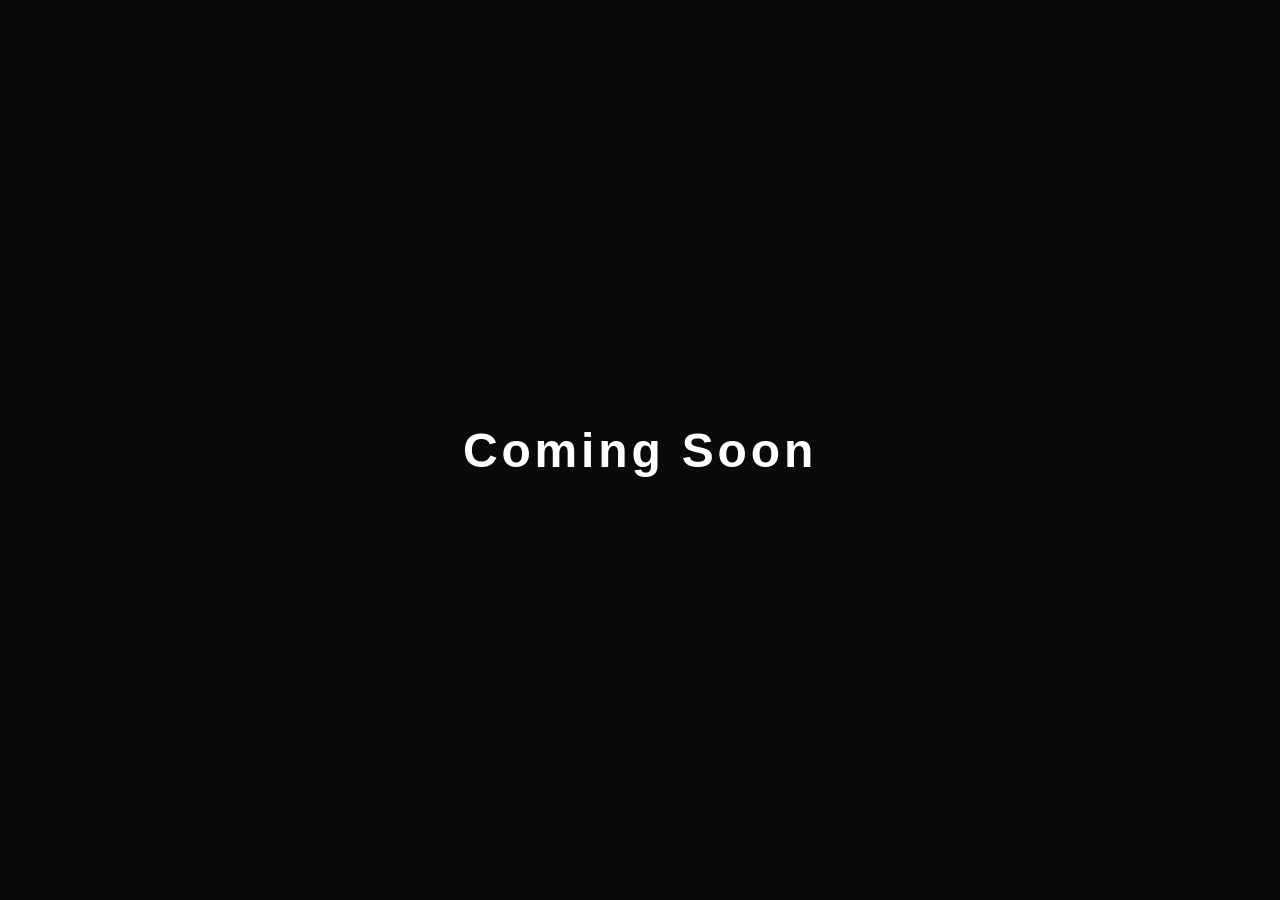
==== commit bd59b032: "Coming Soon: clean page" ====
--- a/index.html
+++ b/index.html
@@ -3,8 +3,7 @@
 <head>
   <meta charset="UTF-8">
   <meta name="viewport" content="width=device-width, initial-scale=1">
-  <title>S Exclusive – Coming Soon</title>
-  <meta name="description" content="S Exclusive – Coming Soon">
+  <title>S Exclusive</title>
   <meta http-equiv="Cache-Control" content="no-cache, no-store, must-revalidate">
   <meta http-equiv="Pragma" content="no-cache">
   <meta http-equiv="Expires" content="0">
@@ -16,23 +15,17 @@
       align-items: center;
       justify-content: center;
       background: #0a0a0a;
-      font-family: 'Segoe UI', Arial, sans-serif;
-    }
-    .container {
-      text-align: center;
-      color: #ffffff;
+      font-family: Arial, sans-serif;
     }
     h1 {
       font-size: 3rem;
       font-weight: 700;
-      letter-spacing: 0.1em;
+      letter-spacing: 0.08em;
       color: #ffffff;
     }
   </style>
 </head>
 <body>
-  <div class="container">
-    <h1>Coming Soon</h1>
-  </div>
+  <h1>Coming Soon</h1>
 </body>
 </html>
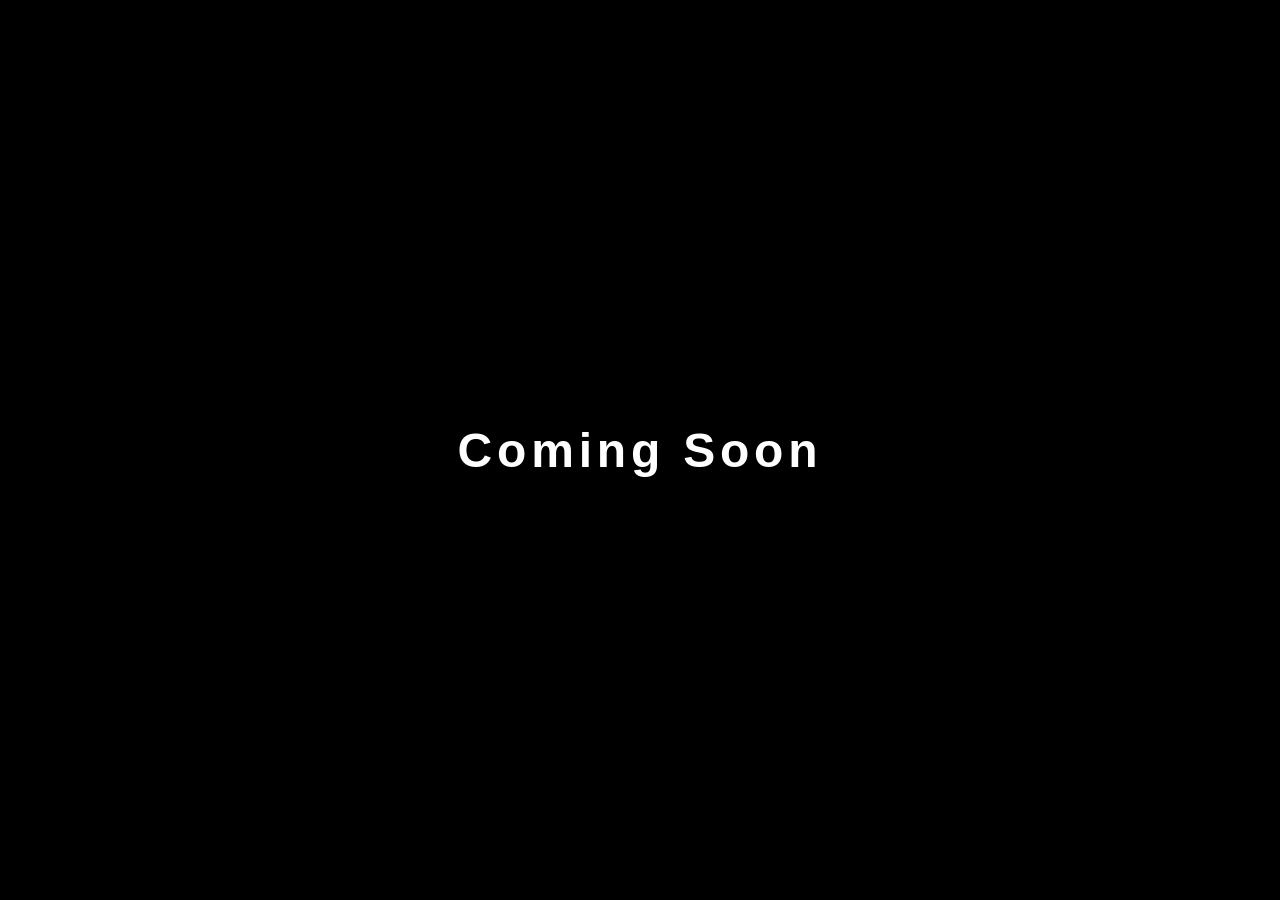
==== commit 02bff53a: "FORCE: Coming Soon page - all old content removed" ====
--- a/index.html
+++ b/index.html
@@ -3,29 +3,9 @@
 <head>
   <meta charset="UTF-8">
   <meta name="viewport" content="width=device-width, initial-scale=1">
-  <title>S Exclusive</title>
-  <meta http-equiv="Cache-Control" content="no-cache, no-store, must-revalidate">
-  <meta http-equiv="Pragma" content="no-cache">
-  <meta http-equiv="Expires" content="0">
-  <style>
-    * { margin: 0; padding: 0; box-sizing: border-box; }
-    body {
-      min-height: 100vh;
-      display: flex;
-      align-items: center;
-      justify-content: center;
-      background: #0a0a0a;
-      font-family: Arial, sans-serif;
-    }
-    h1 {
-      font-size: 3rem;
-      font-weight: 700;
-      letter-spacing: 0.08em;
-      color: #ffffff;
-    }
-  </style>
+  <title>Coming Soon</title>
 </head>
-<body>
-  <h1>Coming Soon</h1>
+<body style="margin:0;background:#000;min-height:100vh;display:flex;align-items:center;justify-content:center;">
+  <h1 style="color:#fff;font-family:Arial,sans-serif;font-size:3rem;font-weight:700;letter-spacing:0.1em;">Coming Soon</h1>
 </body>
 </html>
